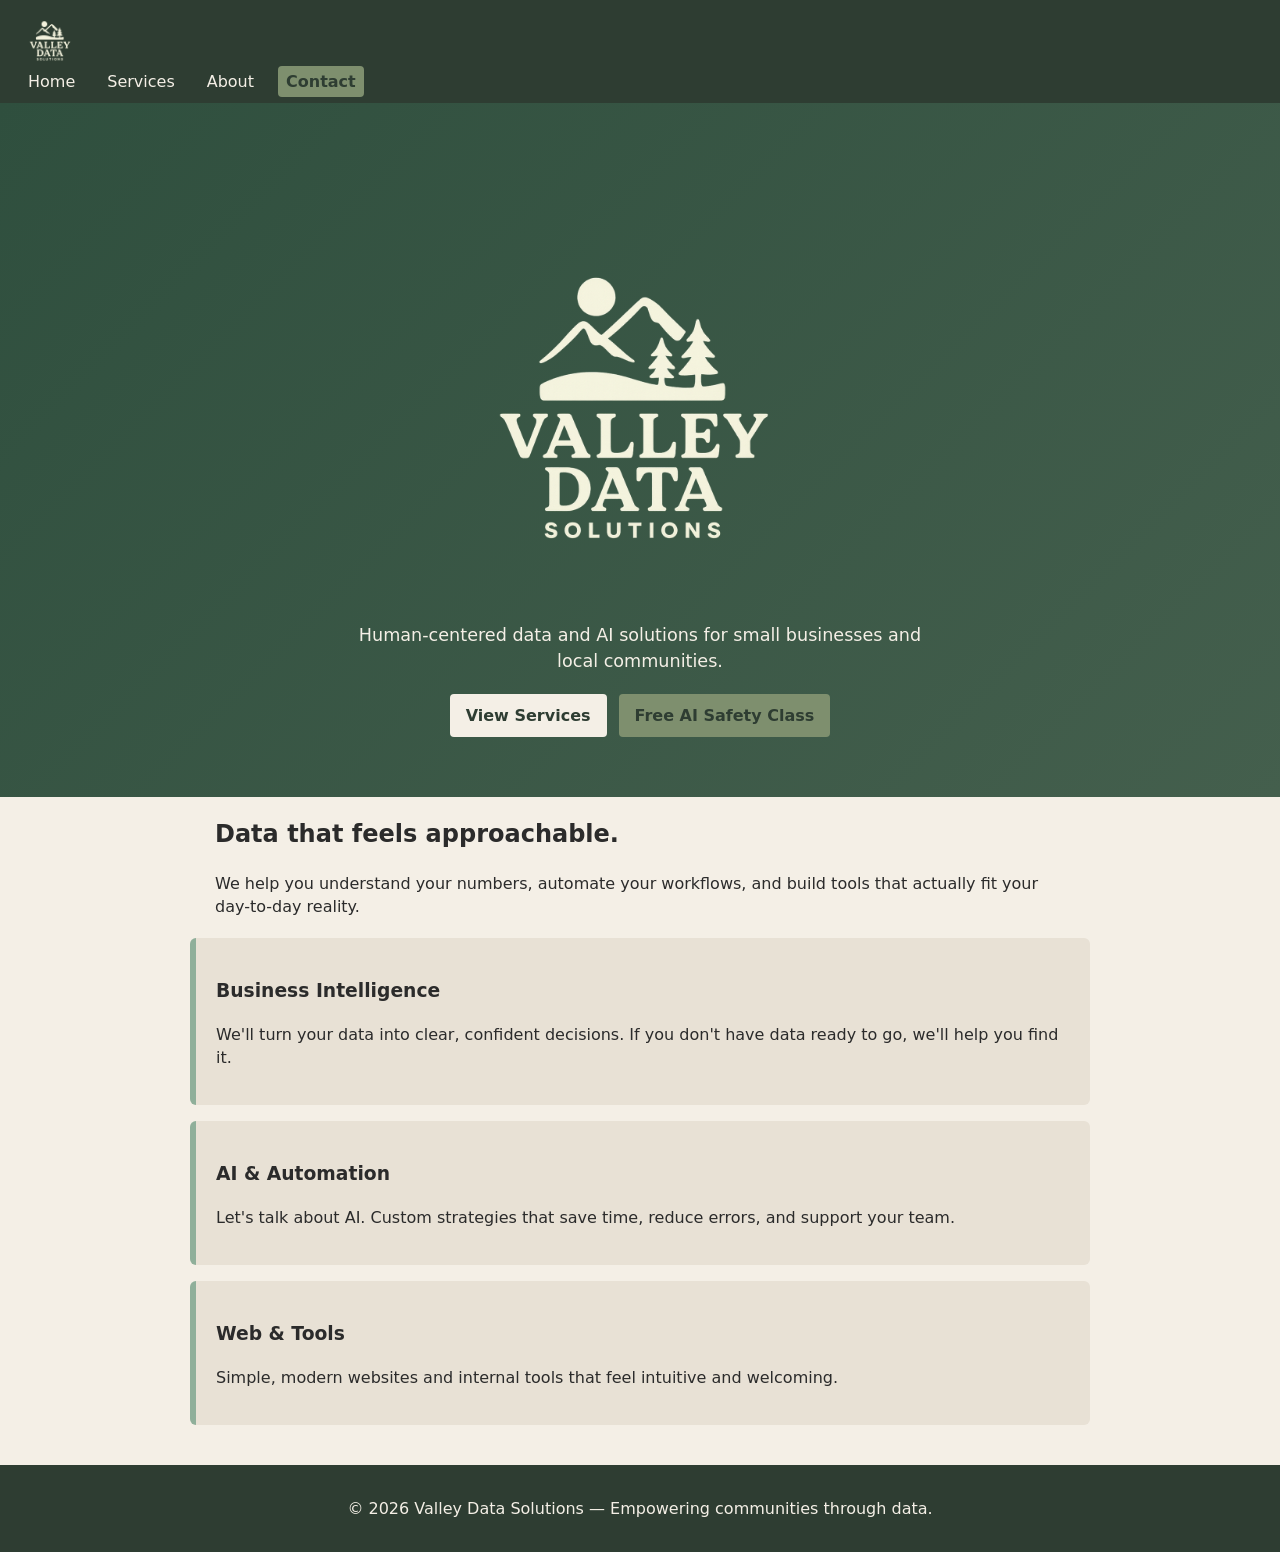
==== index.html @ b69ec335 "Force update all HTML pages" ====
<!DOCTYPE html>
<html lang="en">
<head>
    <meta charset="UTF-8">
    <meta name="viewport" content="width=device-width, initial-scale=1.0">
    <title>Valley Data Solutions</title>
    <link rel="stylesheet" href="styles.css">
</head>
<body>

<nav>
    <div class="nav-left">
        <img src="logo-light.png" class="logo" alt="Valley Data Solutions">

        <button class="hamburger" id="hamburger">
            <span></span>
            <span></span>
            <span></span>
        </button>
    </div>

    <ul id="nav-links">
        <li><a href="/">Home</a></li>
        <li><a href="#services">Services</a></li>
        <li><a href="#about">About</a></li>
        <li><a href="#contact" class="cta">Contact</a></li>
    </ul>
</nav>

<header class="hero">
    <div class="hero-content">
        <header> <img src="logo-light.png" alt="Valley Data Solutions logo" class="biglogo"> </header>
        <p>Human-centered data and AI solutions for small businesses and local communities.</p>
        <div class="hero-buttons">
            <a href="services.html" class="btn primary">View Services</a>
            <a href="class.html" class="btn secondary">Free AI Safety Class</a>
        </div>
    </div>
</header>

<section class="intro">
    <h2>Data that feels approachable.</h2>
    <p>We help you understand your numbers, automate your workflows, and build tools that actually fit your day-to-day reality.</p>
</section>

<section class="cards">
    <div class="card">
        <h3>Business Intelligence</h3>
        <p>We'll turn your data into clear, confident decisions. If you don't have data ready to go, we'll help you find it.</p>
    </div>
    <div class="card">
        <h3>AI & Automation</h3>
        <p>Let's talk about AI. Custom strategies that save time, reduce errors, and support your team.</p>
    </div>
    <div class="card">
        <h3>Web & Tools</h3>
        <p>Simple, modern websites and internal tools that feel intuitive and welcoming.</p>
    </div>
</section>

<footer>
    <p>© 2026 Valley Data Solutions — Empowering communities through data.</p>
</footer>
<script>
const hamburger = document.getElementById('hamburger');
const navLinks = document.getElementById('nav-links');

hamburger.addEventListener('click', () => {
    hamburger.classList.toggle('active');
    navLinks.classList.toggle('active');
});
</script>

</body>
</html>
---- styles.css ----
/* Base */
body {
    margin: 0;
    font-family: "Segoe UI", system-ui, -apple-system, sans-serif;
    background-color: #F7F4EF;
    color: #3A3A3A;
}

/* Navigation */
nav {
    background-color: #2F4F3E;
    padding: 12px 20px;
}

nav ul {
    list-style: none;
    margin: 0;
    padding: 0;
    display: flex;
    gap: 18px;
    align-items: center;
}

nav a {
    color: #F7F4EF;
    text-decoration: none;
    font-weight: 500;
    padding: 6px 8px;
    border-radius: 4px;
}

nav a.active {
    background-color: #445F4D;
}

nav a.cta {
    background-color: #8FAF9A;
    color: #2F4F3E;
    font-weight: 600;
}

/* Hero */
.hero {
    background: linear-gradient(135deg, #2F4F3E, #445F4D);
    color: #F7F4EF;
    padding: 80px 20px;
    text-align: center;
}

.hero-content {
    max-width: 800px;
    margin: 0 auto;
}

.hero h1 {
    margin: 0 0 10px;
    font-size: 3rem;
}

.hero p {
    margin: 0 0 25px;
    font-size: 1.2rem;
}

.hero-buttons {
    display: flex;
    justify-content: center;
    gap: 15px;
    flex-wrap: wrap;
}

/* Buttons */
.btn {
    display: inline-block;
    padding: 10px 18px;
    border-radius: 4px;
    text-decoration: none;
    font-weight: 600;
}

.btn.primary {
    background-color: #F7F4EF;
    color: #2F4F3E;
}

.btn.secondary {
    background-color: #8FAF9A;
    color: #2F4F3E;
}

/* Sections */
header {
    text-align: center;
    padding: 50px 20px 30px;
    color: #2F4F3E;
}

header h1 {
    margin-bottom: 10px;
}

.intro, .content {
    max-width: 800px;
    margin: 30px auto;
    padding: 0 20px;
}

/* Cards */
.cards {
    max-width: 1000px;
    margin: 30px auto 50px;
    padding: 0 20px;
    display: grid;
    gap: 20px;
}

.cards .card {
    background-color: #E8E1D5;
    border-left: 6px solid #8FAF9A;
    padding: 20px;
    border-radius: 6px;
}

/* Services */
.services {
    max-width: 900px;
    margin: 30px auto 50px;
    padding: 0 20px;
}

.service-card {
    background-color: #E8E1D5;
    border-left: 6px solid #8FAF9A;
    padding: 20px;
    border-radius: 6px;
    margin-bottom: 20px;
}

.service-card .price {
    font-weight: 700;
    margin-top: 10px;
}

/* Base */
body {
    margin: 0;
    font-family: "Segoe UI", system-ui, sans-serif;
    background-color: #F4EFE6;
    color: #2B2B2B;
    line-height: 1.45;
}

/* Navigation */
nav {
    background-color: #2E3D32;
    padding: 10px 20px;
}

nav ul {
    list-style: none;
    margin: 0;
    padding: 0;
    display: flex;
    gap: 16px;
    align-items: center;
}

nav a {
    color: #F4EFE6;
    text-decoration: none;
    font-weight: 500;
    padding: 6px 8px;
    border-radius: 4px;
}

nav a.active {
    background-color: #556B2F;
}

nav a.cta {
    background-color: #7E8F6E;
    color: #2E3D32;
    font-weight: 600;
}

/* Hero */
.hero {
    background-color: #2E3D32;
    color: #F4EFE6;
    padding: 60px 20px;
    text-align: center;
}

.hero h1 {
    margin: 0 0 8px;
    font-size: 2.6rem;
}

.hero p {
    margin: 0 0 20px;
    font-size: 1.1rem;
    max-width: 600px;
    margin-left: auto;
    margin-right: auto;
}

.hero-buttons {
    display: flex;
    justify-content: center;
    gap: 12px;
}

/* Buttons */
.btn {
    display: inline-block;
    padding: 10px 16px;
    border-radius: 4px;
    text-decoration: none;
    font-weight: 600;
}

.btn.primary {
    background-color: #F4EFE6;
    color: #2E3D32;
}

.btn.secondary {
    background-color: #7E8F6E;
    color: #2E3D32;
}

/* Sections */
header {
    text-align: center;
    padding: 40px 20px 20px;
    color: #2E3D32;
}

.intro, .content {
    max-width: 850px;
    margin: 20px auto;
    padding: 0 20px;
}

/* Cards */
.cards {
    max-width: 900px;
    margin: 20px auto 40px;
    padding: 0 20px;
    display: grid;
    gap: 16px;
}

.card {
    background-color: #E3D9C8;
    border-left: 5px solid #556B2F;
    padding: 18px;
    border-radius: 6px;
}

/* Services */
.services {
    max-width: 850px;
    margin: 20px auto 40px;
    padding: 0 20px;
}

.service-card {
    background-color: #E3D9C8;
    border-left: 5px solid #556B2F;
    padding: 18px;
    border-radius: 6px;
    margin-bottom: 16px;
}

.service-card .price {
    font-weight: 700;
    margin-top: 8px;
}

/* Forms */
.form-section {
    max-width: 600px;
    margin: 20px auto 40px;
    background-color: #E3D9C8;
    padding: 22px 18px;
    border-radius: 8px;
}

form label {
    display: block;
    margin-top: 12px;
    font-weight: 600;
    color: #2E3D32;
}

form input,
form textarea {
    width: 90%;
    padding: 10px;
    margin-top: 4px;
    border-radius: 4px;
    border: 1px solid #7E8F6E;
    background-color: #F4EFE6;
    font-family: inherit;
}

button {
    margin-top: 18px;
    background-color: #2E3D32;
    color: #F4EFE6;
    padding: 10px 18px;
    border: none;
    border-radius: 4px;
    cursor: pointer;
    font-weight: 600;
}

/* Footer */
footer {
    text-align: center;
    padding: 16px;
    background-color: #2E3D32;
    color: #F4EFE6;
    margin-top: 30px;
}
.logo { height: 60px; margin-right: 12px; vertical-align: middle; }

.biglogo { height: 400px; margin-right: 12px; vertical-align: middle; }

/* ------------------------------
   HAMBURGER MENU (MOBILE)
------------------------------ */

/* Hide hamburger on desktop */
.hamburger {
    display: none;
    flex-direction: column;
    gap: 6px;
    background: none;
    border: none;
    cursor: pointer;
    padding: 6px;
}

.hamburger span {
    width: 28px;
    height: 3px;
    background: #F4EFE6; /* matches your nav text color */
    border-radius: 3px;
    transition: 0.3s ease;
}

/* Mobile nav container */
.nav-links {
    display: flex;
    gap: 16px;
    align-items: center;
}

/* ------------------------------
   MOBILE BREAKPOINT
------------------------------ */
@media (max-width: 768px) {

    /* Show hamburger */
    .hamburger {
        display: flex;
    }

    /* Turn nav into vertical dropdown */
    nav ul {
        position: absolute;
        top: 60px;
        right: 0;
        width: 100%;
        background-color: #2E3D32;
        flex-direction: column;
        align-items: center;
        gap: 20px;
        padding: 20px 0;
        display: none; /* hidden by default */
        border-bottom: 2px solid #556B2F;
    }

    /* When active */
    nav ul.active {
        display: flex;
    }

    /* Animate hamburger into X */
    .hamburger.active span:nth-child(1) {
        transform: translateY(9px) rotate(45deg);
    }

    .hamburger.active span:nth-child(2) {
        opacity: 0;
    }

    .hamburger.active span:nth-child(3) {
        transform: translateY(-9px) rotate(-45deg);
    }

    /* Hero text scaling */
    .hero h1 {
        font-size: 2rem;
    }

    .hero p {
        font-size: 1rem;
    }

    /* Cards stack cleanly */
    .cards {
        grid-template-columns: 1fr;
    }

    /* Form width fix */
    form input,
    form textarea {
        width: 100%;
    }

    /* Logo scaling */
    .logo {
        height: 45px;
    }
/* Minor optimization to force Git update */
nav img.logo { display: inline-block; }
}
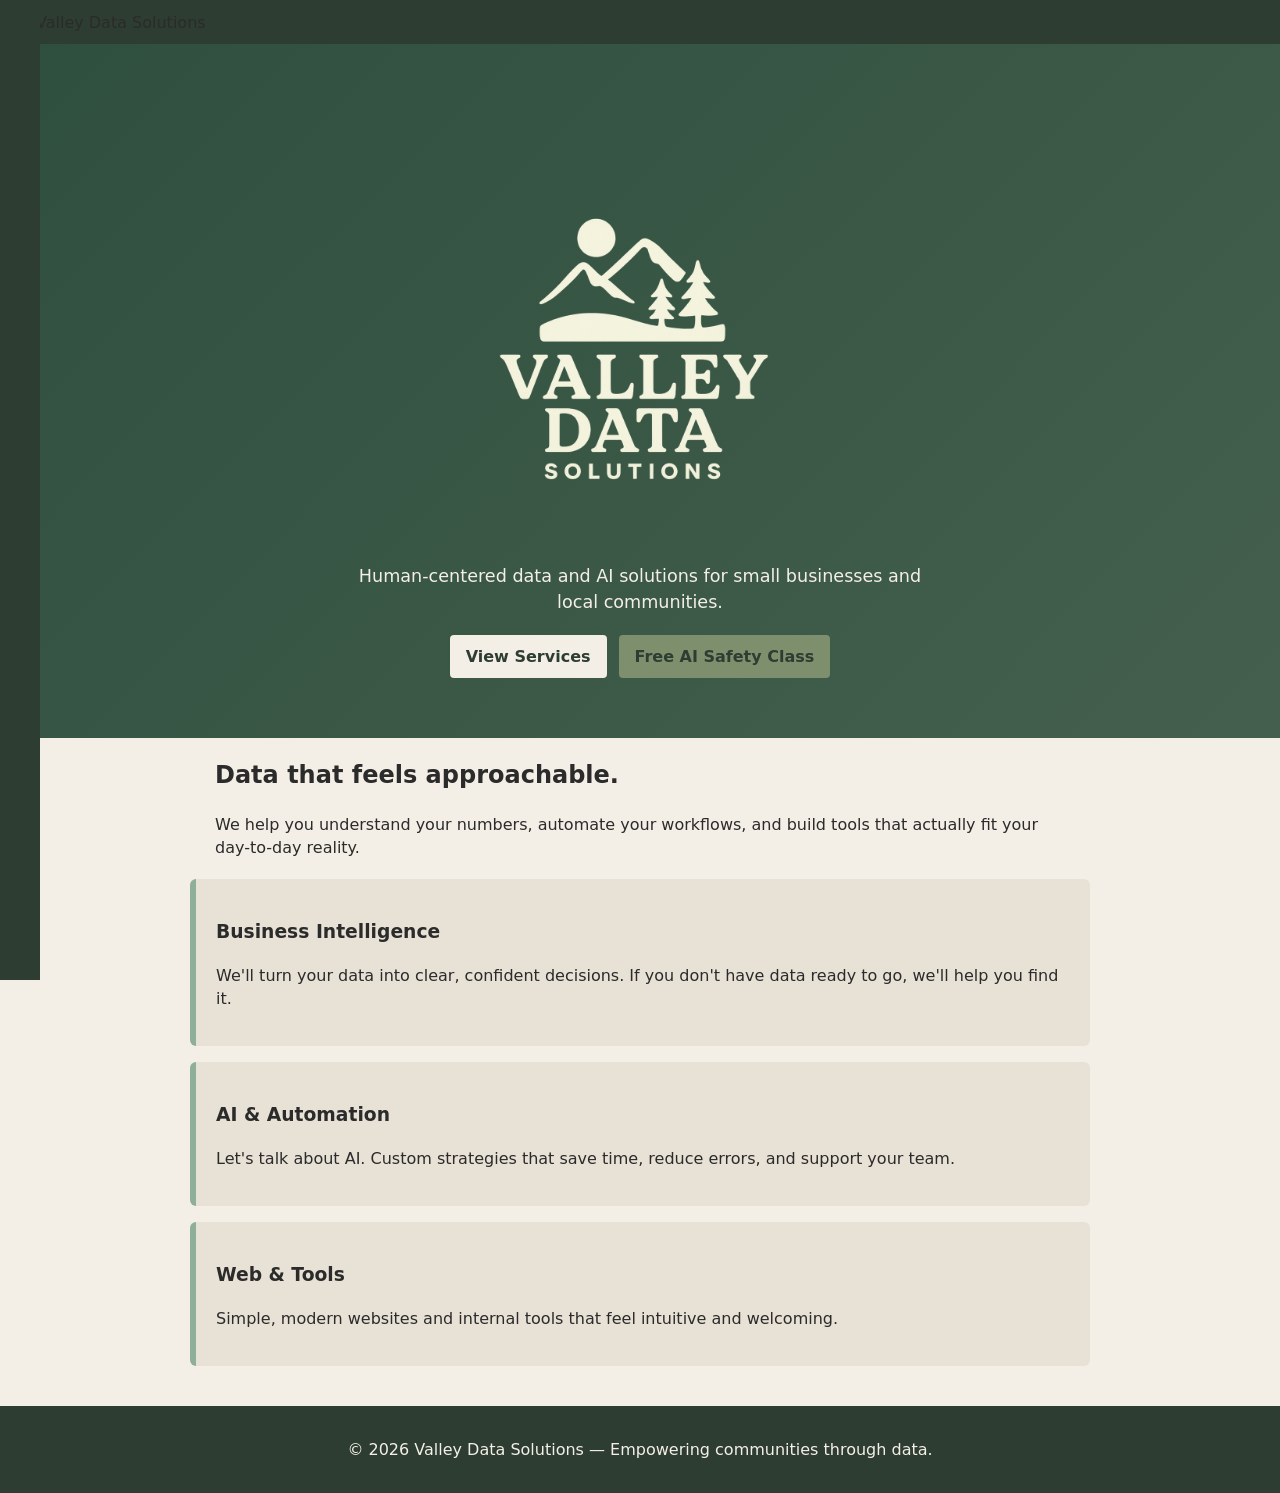
==== commit 607778ea: "Updated nav + hamburger menu across all pages" ====
--- a/index.html
+++ b/index.html
@@ -7,10 +7,9 @@
     <link rel="stylesheet" href="styles.css">
 </head>
 <body>
-
 <nav>
     <div class="nav-left">
-        <img src="logo-light.png" class="logo" alt="Valley Data Solutions">
+        <img src="logo.png" class="logo" alt="Valley Data Solutions">
 
         <button class="hamburger" id="hamburger">
             <span></span>
@@ -18,14 +17,17 @@
             <span></span>
         </button>
     </div>
+</nav>
 
-    <ul id="nav-links">
-        <li><a href="/">Home</a></li>
-        <li><a href="#services">Services</a></li>
-        <li><a href="#about">About</a></li>
-        <li><a href="#contact" class="cta">Contact</a></li>
+<!-- Slide-out menu -->
+<div class="side-menu" id="side-menu">
+    <ul>
+        <li><a href="index.html">Home</a></li>
+        <li><a href="services.html">Services</a></li>
+        <li><a href="about.html">About</a></li>
+        <li><a href="contact.html" class="cta">Contact</a></li>
     </ul>
-</nav>
+</div>
 
 <header class="hero">
     <div class="hero-content">
--- a/styles.css
+++ b/styles.css
@@ -427,4 +427,64 @@
     }
 /* Minor optimization to force Git update */
 nav img.logo { display: inline-block; }
+nav {
+    display: flex;
+    justify-content: space-between;
+    align-items: center; /* THIS fixes the vertical alignment */
+    padding: 12px 20px;
+    background-color: #2E3D32;
+    position: relative;
+    z-index: 1000;
+}
+
+.nav-left {
+    display: flex;
+    align-items: center;
+    gap: 12px;
+}
+}
+/* Slide-out menu */
+.side-menu {
+    position: fixed;
+    top: 0;
+    left: -260px; /* hidden off-screen */
+    width: 260px;
+    height: 100vh;
+    background-color: #2E3D32;
+    padding: 40px 20px;
+    transition: left 0.3s ease;
+    z-index: 2000;
+}
+
+.side-menu ul {
+    list-style: none;
+    padding: 0;
+    margin: 0;
+    display: flex;
+    flex-direction: column;
+    gap: 20px;
+}
+
+.side-menu a {
+    color: #F4EFE6;
+    text-decoration: none;
+    font-size: 1.2rem;
+    font-weight: 500;
+}
+
+.side-menu.active {
+    left: 0; /* slide in */
+}
+
+/* Hamburger animation */
+.hamburger.active span:nth-child(1) {
+    transform: translateY(9px) rotate(45deg);
+}
+
+.hamburger.active span:nth-child(2) {
+    opacity: 0;
+}
+
+.hamburger.active span:nth-child(3) {
+    transform: translateY(-9px) rotate(-45deg);
 }
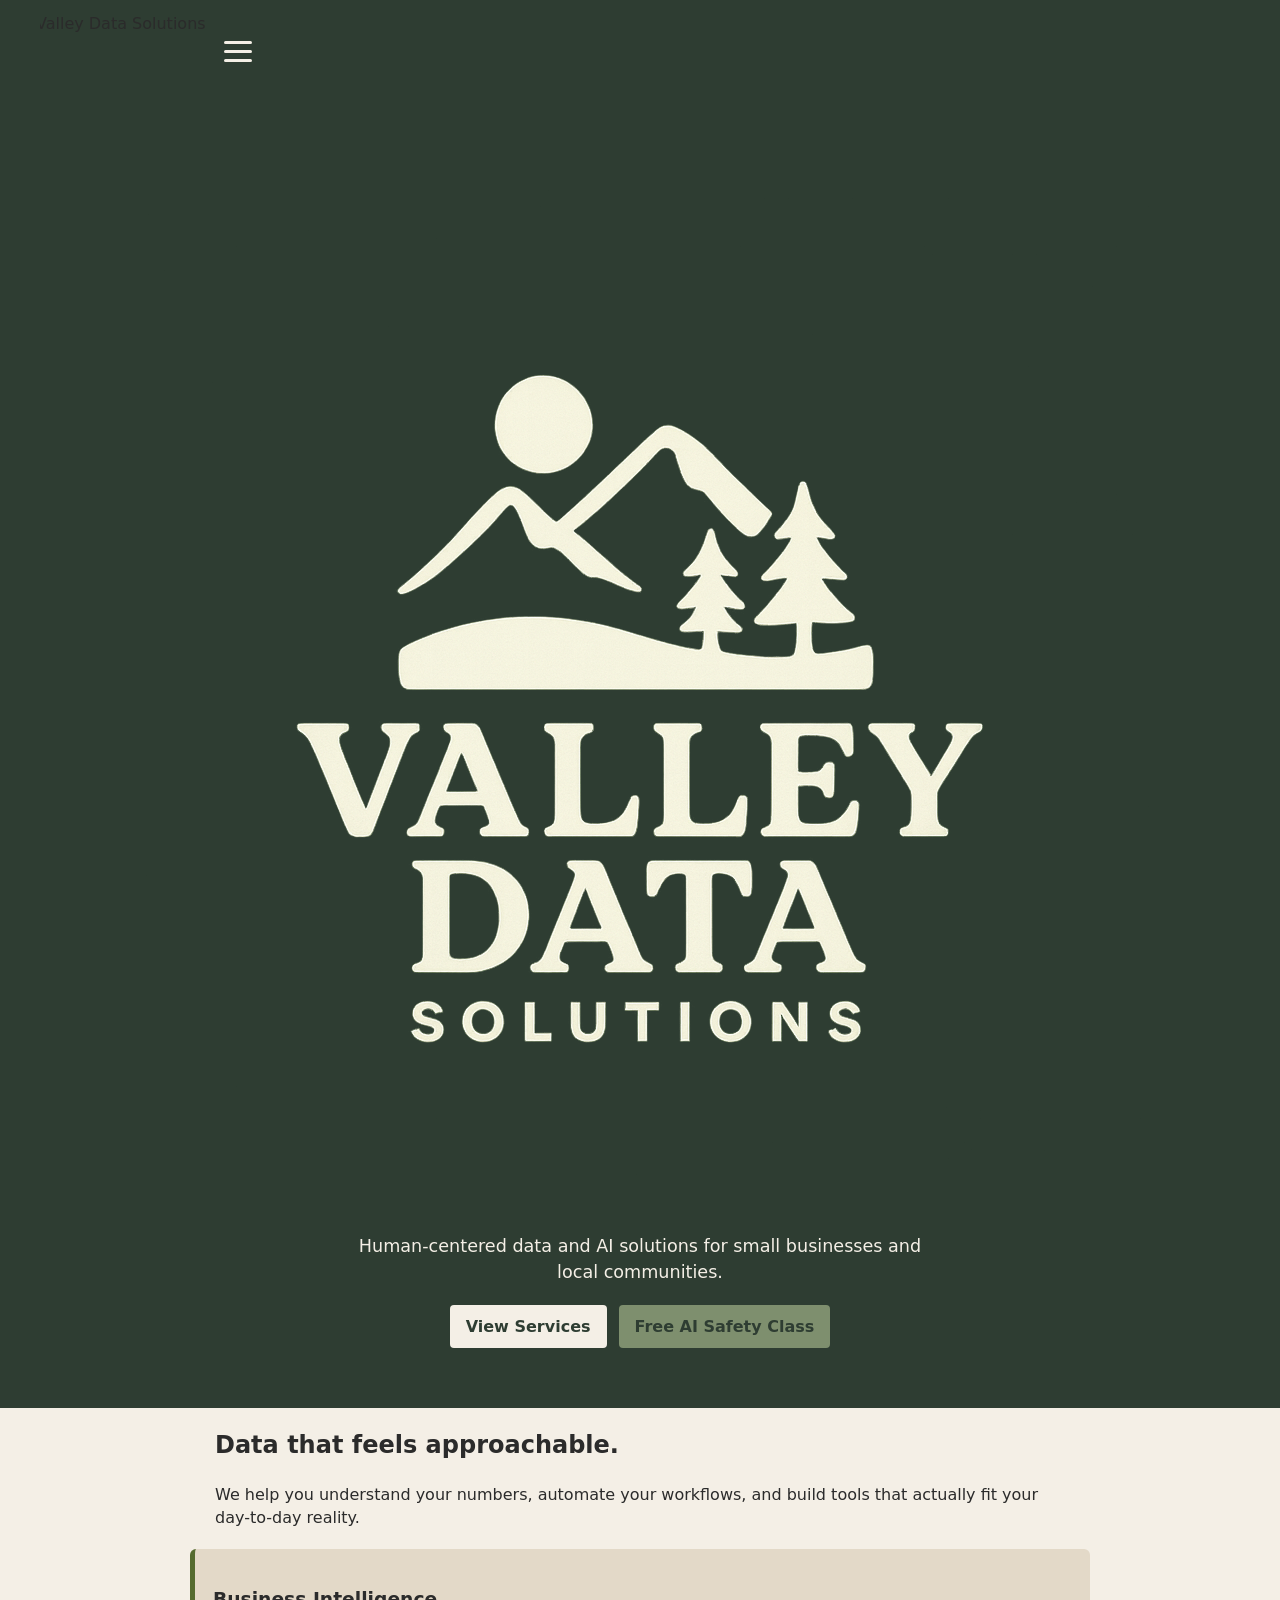
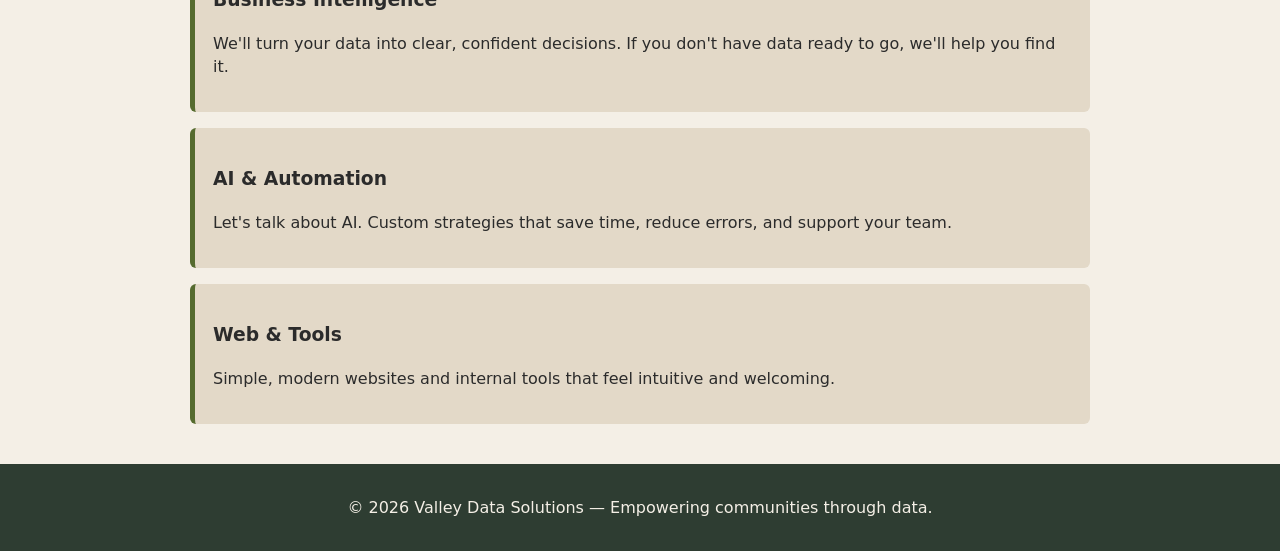
==== commit b1a333dd: "Updated nav + hamburger menu across all pages" ====
--- a/index.html
+++ b/index.html
@@ -28,7 +28,6 @@
         <li><a href="contact.html" class="cta">Contact</a></li>
     </ul>
 </div>
-
 <header class="hero">
     <div class="hero-content">
         <header> <img src="logo-light.png" alt="Valley Data Solutions logo" class="biglogo"> </header>
@@ -65,11 +64,11 @@
 </footer>
 <script>
 const hamburger = document.getElementById('hamburger');
-const navLinks = document.getElementById('nav-links');
+const sideMenu = document.getElementById('side-menu');
 
 hamburger.addEventListener('click', () => {
     hamburger.classList.toggle('active');
-    navLinks.classList.toggle('active');
+    sideMenu.classList.toggle('active');
 });
 </script>
 
--- a/styles.css
+++ b/styles.css
@@ -1,147 +1,6 @@
-/* Base */
-body {
-    margin: 0;
-    font-family: "Segoe UI", system-ui, -apple-system, sans-serif;
-    background-color: #F7F4EF;
-    color: #3A3A3A;
-}
-
-/* Navigation */
-nav {
-    background-color: #2F4F3E;
-    padding: 12px 20px;
-}
-
-nav ul {
-    list-style: none;
-    margin: 0;
-    padding: 0;
-    display: flex;
-    gap: 18px;
-    align-items: center;
-}
-
-nav a {
-    color: #F7F4EF;
-    text-decoration: none;
-    font-weight: 500;
-    padding: 6px 8px;
-    border-radius: 4px;
-}
-
-nav a.active {
-    background-color: #445F4D;
-}
-
-nav a.cta {
-    background-color: #8FAF9A;
-    color: #2F4F3E;
-    font-weight: 600;
-}
-
-/* Hero */
-.hero {
-    background: linear-gradient(135deg, #2F4F3E, #445F4D);
-    color: #F7F4EF;
-    padding: 80px 20px;
-    text-align: center;
-}
-
-.hero-content {
-    max-width: 800px;
-    margin: 0 auto;
-}
-
-.hero h1 {
-    margin: 0 0 10px;
-    font-size: 3rem;
-}
-
-.hero p {
-    margin: 0 0 25px;
-    font-size: 1.2rem;
-}
-
-.hero-buttons {
-    display: flex;
-    justify-content: center;
-    gap: 15px;
-    flex-wrap: wrap;
-}
-
-/* Buttons */
-.btn {
-    display: inline-block;
-    padding: 10px 18px;
-    border-radius: 4px;
-    text-decoration: none;
-    font-weight: 600;
-}
-
-.btn.primary {
-    background-color: #F7F4EF;
-    color: #2F4F3E;
-}
-
-.btn.secondary {
-    background-color: #8FAF9A;
-    color: #2F4F3E;
-}
-
-/* Sections */
-header {
-    text-align: center;
-    padding: 50px 20px 30px;
-    color: #2F4F3E;
-}
-
-header h1 {
-    margin-bottom: 10px;
-}
-
-.intro, .content {
-    max-width: 800px;
-    margin: 30px auto;
-    padding: 0 20px;
-}
-
-/* Cards */
-.cards {
-    max-width: 1000px;
-    margin: 30px auto 50px;
-    padding: 0 20px;
-    display: grid;
-    gap: 20px;
-}
-
-.cards .card {
-    background-color: #E8E1D5;
-    border-left: 6px solid #8FAF9A;
-    padding: 20px;
-    border-radius: 6px;
-}
-
-/* Services */
-.services {
-    max-width: 900px;
-    margin: 30px auto 50px;
-    padding: 0 20px;
-}
-
-.service-card {
-    background-color: #E8E1D5;
-    border-left: 6px solid #8FAF9A;
-    padding: 20px;
-    border-radius: 6px;
-    margin-bottom: 20px;
-}
-
-.service-card .price {
-    font-weight: 700;
-    margin-top: 10px;
-}
-
-/* Base */
+/* -----------------------------------
+   BASE
+----------------------------------- */
 body {
     margin: 0;
     font-family: "Segoe UI", system-ui, sans-serif;
@@ -150,40 +9,110 @@
     line-height: 1.45;
 }
 
-/* Navigation */
+/* -----------------------------------
+   NAVIGATION
+----------------------------------- */
 nav {
-    background-color: #2E3D32;
-    padding: 10px 20px;
-}
-
-nav ul {
+    display: flex;
+    justify-content: space-between;
+    align-items: center;
+    padding: 12px 20px;
+    background-color: #2E3D32;
+    position: relative;
+    z-index: 1000;
+}
+
+.nav-left {
+    display: flex;
+    align-items: center;
+    gap: 12px;
+}
+
+.logo {
+    height: 60px;
+    vertical-align: middle;
+}
+
+/* -----------------------------------
+   HAMBURGER BUTTON
+----------------------------------- */
+.hamburger {
+    display: flex;
+    flex-direction: column;
+    gap: 6px;
+    background: none;
+    border: none;
+    cursor: pointer;
+    padding: 6px;
+}
+
+.hamburger span {
+    width: 28px;
+    height: 3px;
+    background: #F4EFE6;
+    border-radius: 3px;
+    transition: 0.3s ease;
+}
+
+/* Hamburger animation */
+.hamburger.active span:nth-child(1) {
+    transform: translateY(9px) rotate(45deg);
+}
+
+.hamburger.active span:nth-child(2) {
+    opacity: 0;
+}
+
+.hamburger.active span:nth-child(3) {
+    transform: translateY(-9px) rotate(-45deg);
+}
+
+/* -----------------------------------
+   SLIDE-OUT SIDE MENU
+----------------------------------- */
+.side-menu {
+    position: fixed;
+    top: 0;
+    left: -260px; /* hidden off-screen */
+    width: 260px;
+    height: 100vh;
+    background-color: #2E3D32;
+    padding: 40px 20px;
+    transition: left 0.3s ease;
+    z-index: 2000;
+}
+
+.side-menu.active {
+    left: 0; /* slide in */
+}
+
+.side-menu ul {
     list-style: none;
+    padding: 0;
     margin: 0;
-    padding: 0;
-    display: flex;
-    gap: 16px;
-    align-items: center;
-}
-
-nav a {
+    display: flex;
+    flex-direction: column;
+    gap: 20px;
+}
+
+.side-menu a {
     color: #F4EFE6;
     text-decoration: none;
+    font-size: 1.2rem;
     font-weight: 500;
-    padding: 6px 8px;
-    border-radius: 4px;
-}
-
-nav a.active {
-    background-color: #556B2F;
-}
-
-nav a.cta {
+}
+
+.side-menu a.cta {
     background-color: #7E8F6E;
     color: #2E3D32;
-    font-weight: 600;
-}
-
-/* Hero */
+    padding: 8px 12px;
+    border-radius: 4px;
+    font-weight: 600;
+}
+
+/* -----------------------------------
+   HERO
+----------------------------------- */
 .hero {
     background-color: #2E3D32;
     color: #F4EFE6;
@@ -210,7 +139,9 @@
     gap: 12px;
 }
 
-/* Buttons */
+/* -----------------------------------
+   BUTTONS
+----------------------------------- */
 .btn {
     display: inline-block;
     padding: 10px 16px;
@@ -229,20 +160,25 @@
     color: #2E3D32;
 }
 
-/* Sections */
+/* -----------------------------------
+   SECTIONS
+----------------------------------- */
 header {
     text-align: center;
     padding: 40px 20px 20px;
     color: #2E3D32;
 }
 
-.intro, .content {
+.intro,
+.content {
     max-width: 850px;
     margin: 20px auto;
     padding: 0 20px;
 }
 
-/* Cards */
+/* -----------------------------------
+   CARDS
+----------------------------------- */
 .cards {
     max-width: 900px;
     margin: 20px auto 40px;
@@ -258,7 +194,9 @@
     border-radius: 6px;
 }
 
-/* Services */
+/* -----------------------------------
+   SERVICES
+----------------------------------- */
 .services {
     max-width: 850px;
     margin: 20px auto 40px;
@@ -278,7 +216,9 @@
     margin-top: 8px;
 }
 
-/* Forms */
+/* -----------------------------------
+   FORMS
+----------------------------------- */
 .form-section {
     max-width: 600px;
     margin: 20px auto 40px;
@@ -296,7 +236,7 @@
 
 form input,
 form textarea {
-    width: 90%;
+    width: 100%;
     padding: 10px;
     margin-top: 4px;
     border-radius: 4px;
@@ -316,7 +256,9 @@
     font-weight: 600;
 }
 
-/* Footer */
+/* -----------------------------------
+   FOOTER
+----------------------------------- */
 footer {
     text-align: center;
     padding: 16px;
@@ -324,84 +266,15 @@
     color: #F4EFE6;
     margin-top: 30px;
 }
-.logo { height: 60px; margin-right: 12px; vertical-align: middle; }
-
-.biglogo { height: 400px; margin-right: 12px; vertical-align: middle; }
-
-/* ------------------------------
-   HAMBURGER MENU (MOBILE)
------------------------------- */
-
-/* Hide hamburger on desktop */
-.hamburger {
-    display: none;
-    flex-direction: column;
-    gap: 6px;
-    background: none;
-    border: none;
-    cursor: pointer;
-    padding: 6px;
-}
-
-.hamburger span {
-    width: 28px;
-    height: 3px;
-    background: #F4EFE6; /* matches your nav text color */
-    border-radius: 3px;
-    transition: 0.3s ease;
-}
-
-/* Mobile nav container */
-.nav-links {
-    display: flex;
-    gap: 16px;
-    align-items: center;
-}
-
-/* ------------------------------
-   MOBILE BREAKPOINT
------------------------------- */
+
+/* -----------------------------------
+   MOBILE
+----------------------------------- */
 @media (max-width: 768px) {
-
-    /* Show hamburger */
-    .hamburger {
-        display: flex;
-    }
-
-    /* Turn nav into vertical dropdown */
-    nav ul {
-        position: absolute;
-        top: 60px;
-        right: 0;
-        width: 100%;
-        background-color: #2E3D32;
-        flex-direction: column;
-        align-items: center;
-        gap: 20px;
-        padding: 20px 0;
-        display: none; /* hidden by default */
-        border-bottom: 2px solid #556B2F;
-    }
-
-    /* When active */
-    nav ul.active {
-        display: flex;
-    }
-
-    /* Animate hamburger into X */
-    .hamburger.active span:nth-child(1) {
-        transform: translateY(9px) rotate(45deg);
-    }
-
-    .hamburger.active span:nth-child(2) {
-        opacity: 0;
-    }
-
-    .hamburger.active span:nth-child(3) {
-        transform: translateY(-9px) rotate(-45deg);
-    }
-
-    /* Hero text scaling */
+    .cards {
+        grid-template-columns: 1fr;
+    }
+
     .hero h1 {
         font-size: 2rem;
     }
@@ -410,81 +283,7 @@
         font-size: 1rem;
     }
 
-    /* Cards stack cleanly */
-    .cards {
-        grid-template-columns: 1fr;
-    }
-
-    /* Form width fix */
-    form input,
-    form textarea {
-        width: 100%;
-    }
-
-    /* Logo scaling */
     .logo {
-        height: 45px;
-    }
-/* Minor optimization to force Git update */
-nav img.logo { display: inline-block; }
-nav {
-    display: flex;
-    justify-content: space-between;
-    align-items: center; /* THIS fixes the vertical alignment */
-    padding: 12px 20px;
-    background-color: #2E3D32;
-    position: relative;
-    z-index: 1000;
-}
-
-.nav-left {
-    display: flex;
-    align-items: center;
-    gap: 12px;
-}
-}
-/* Slide-out menu */
-.side-menu {
-    position: fixed;
-    top: 0;
-    left: -260px; /* hidden off-screen */
-    width: 260px;
-    height: 100vh;
-    background-color: #2E3D32;
-    padding: 40px 20px;
-    transition: left 0.3s ease;
-    z-index: 2000;
-}
-
-.side-menu ul {
-    list-style: none;
-    padding: 0;
-    margin: 0;
-    display: flex;
-    flex-direction: column;
-    gap: 20px;
-}
-
-.side-menu a {
-    color: #F4EFE6;
-    text-decoration: none;
-    font-size: 1.2rem;
-    font-weight: 500;
-}
-
-.side-menu.active {
-    left: 0; /* slide in */
-}
-
-/* Hamburger animation */
-.hamburger.active span:nth-child(1) {
-    transform: translateY(9px) rotate(45deg);
-}
-
-.hamburger.active span:nth-child(2) {
-    opacity: 0;
-}
-
-.hamburger.active span:nth-child(3) {
-    transform: translateY(-9px) rotate(-45deg);
+        height: 48px;
+    }
 }
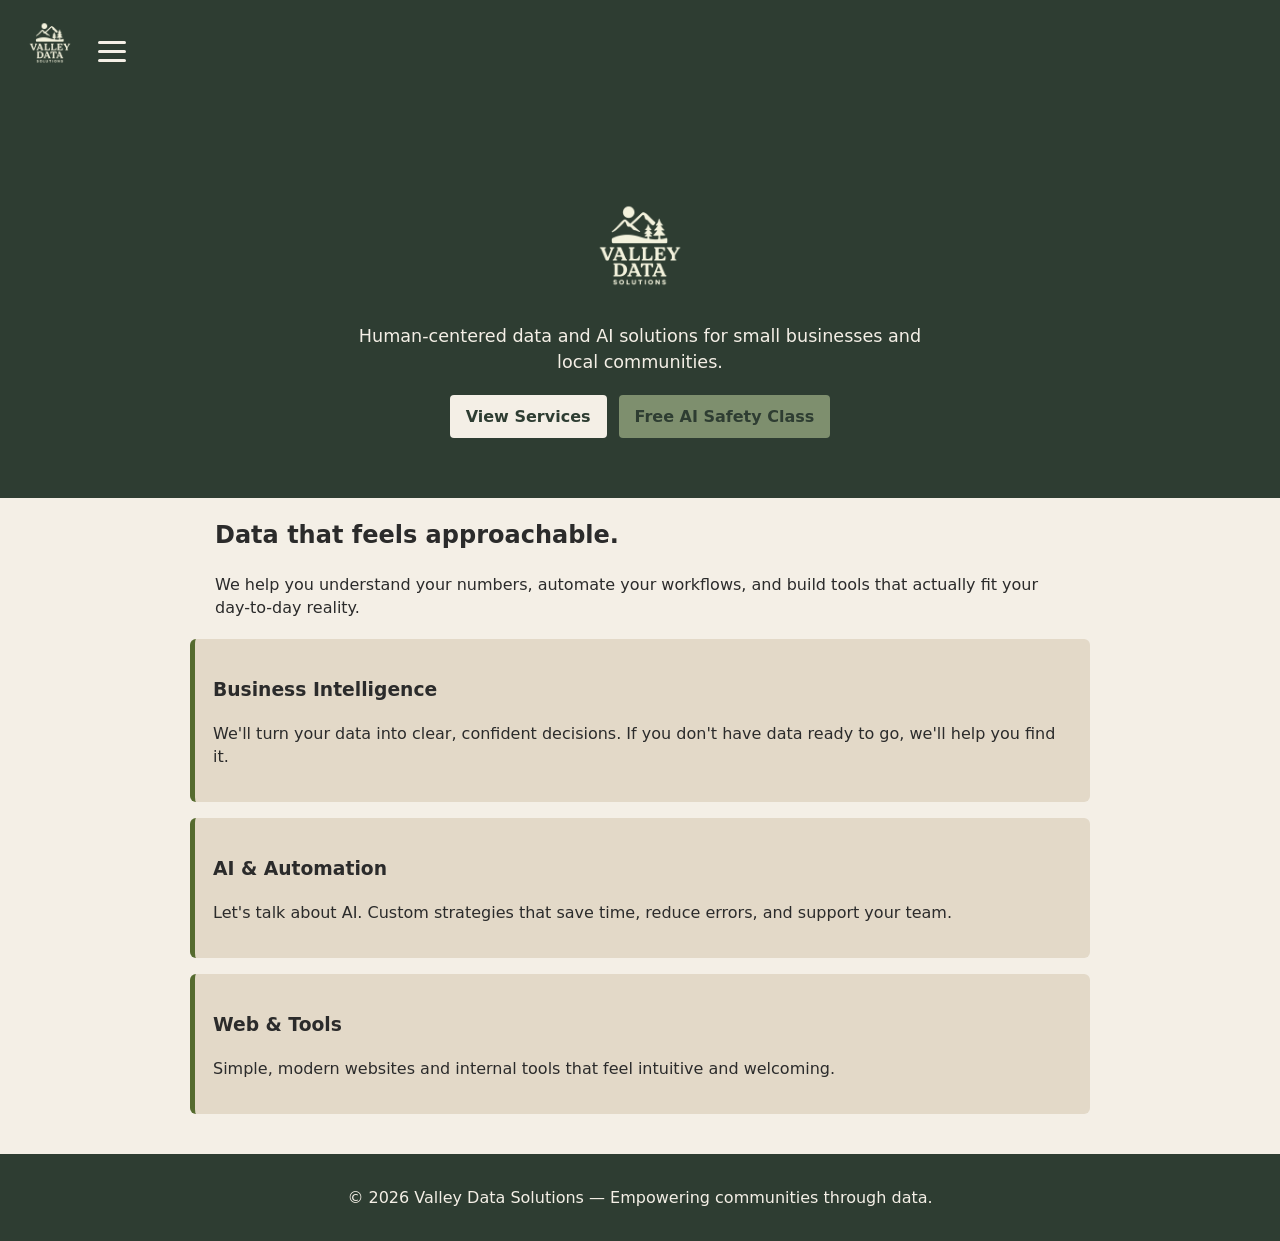
==== commit 3435db2d: "Updated nav + hamburger menu across all pages" ====
--- a/index.html
+++ b/index.html
@@ -9,7 +9,7 @@
 <body>
 <nav>
     <div class="nav-left">
-        <img src="logo.png" class="logo" alt="Valley Data Solutions">
+        <img src="logo-light.png" class="logo" alt="Valley Data Solutions">
 
         <button class="hamburger" id="hamburger">
             <span></span>
--- a/styles.css
+++ b/styles.css
@@ -10,6 +10,29 @@
 }
 
 /* -----------------------------------
+   LOGO SIZING
+----------------------------------- */
+.logo {
+    height: 60px;
+    max-height: 60px;
+    width: auto;
+}
+
+.biglogo {
+    height: 120px;
+    max-height: 120px;
+    width: auto;
+    display: block;
+    margin: 0 auto;
+}
+
+/* Prevent hero from stretching the big logo */
+.hero img.biglogo {
+    width: auto !important;
+    max-width: none !important;
+}
+
+/* -----------------------------------
    NAVIGATION
 ----------------------------------- */
 nav {
@@ -26,11 +49,6 @@
     display: flex;
     align-items: center;
     gap: 12px;
-}
-
-.logo {
-    height: 60px;
-    vertical-align: middle;
 }
 
 /* -----------------------------------
@@ -73,7 +91,7 @@
 .side-menu {
     position: fixed;
     top: 0;
-    left: -260px; /* hidden off-screen */
+    left: -320px; /* fully hidden off-screen */
     width: 260px;
     height: 100vh;
     background-color: #2E3D32;
@@ -167,6 +185,7 @@
     text-align: center;
     padding: 40px 20px 20px;
     color: #2E3D32;
+    background: none; /* removes green bar on other pages */
 }
 
 .intro,
@@ -285,5 +304,11 @@
 
     .logo {
         height: 48px;
+        max-height: 48px;
+    }
+
+    .biglogo {
+        height: 100px;
+        max-height: 100px;
     }
 }
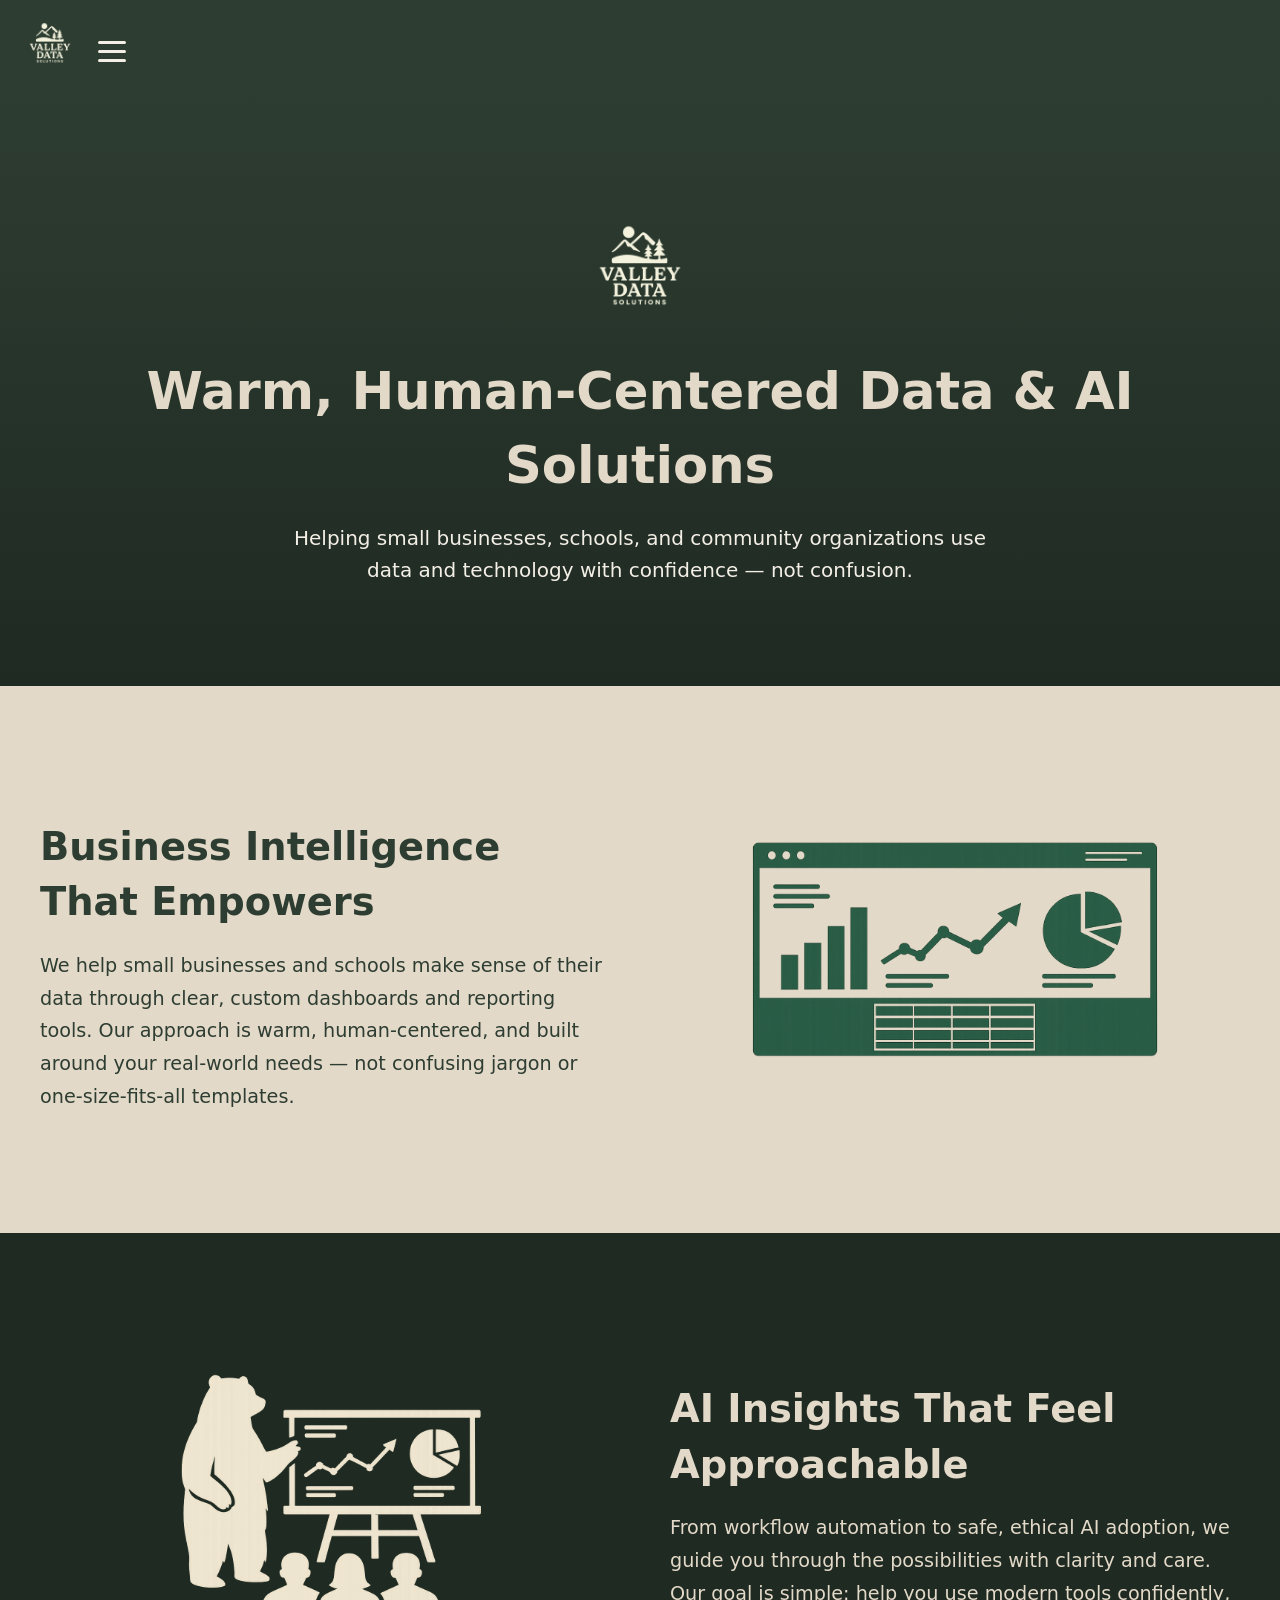
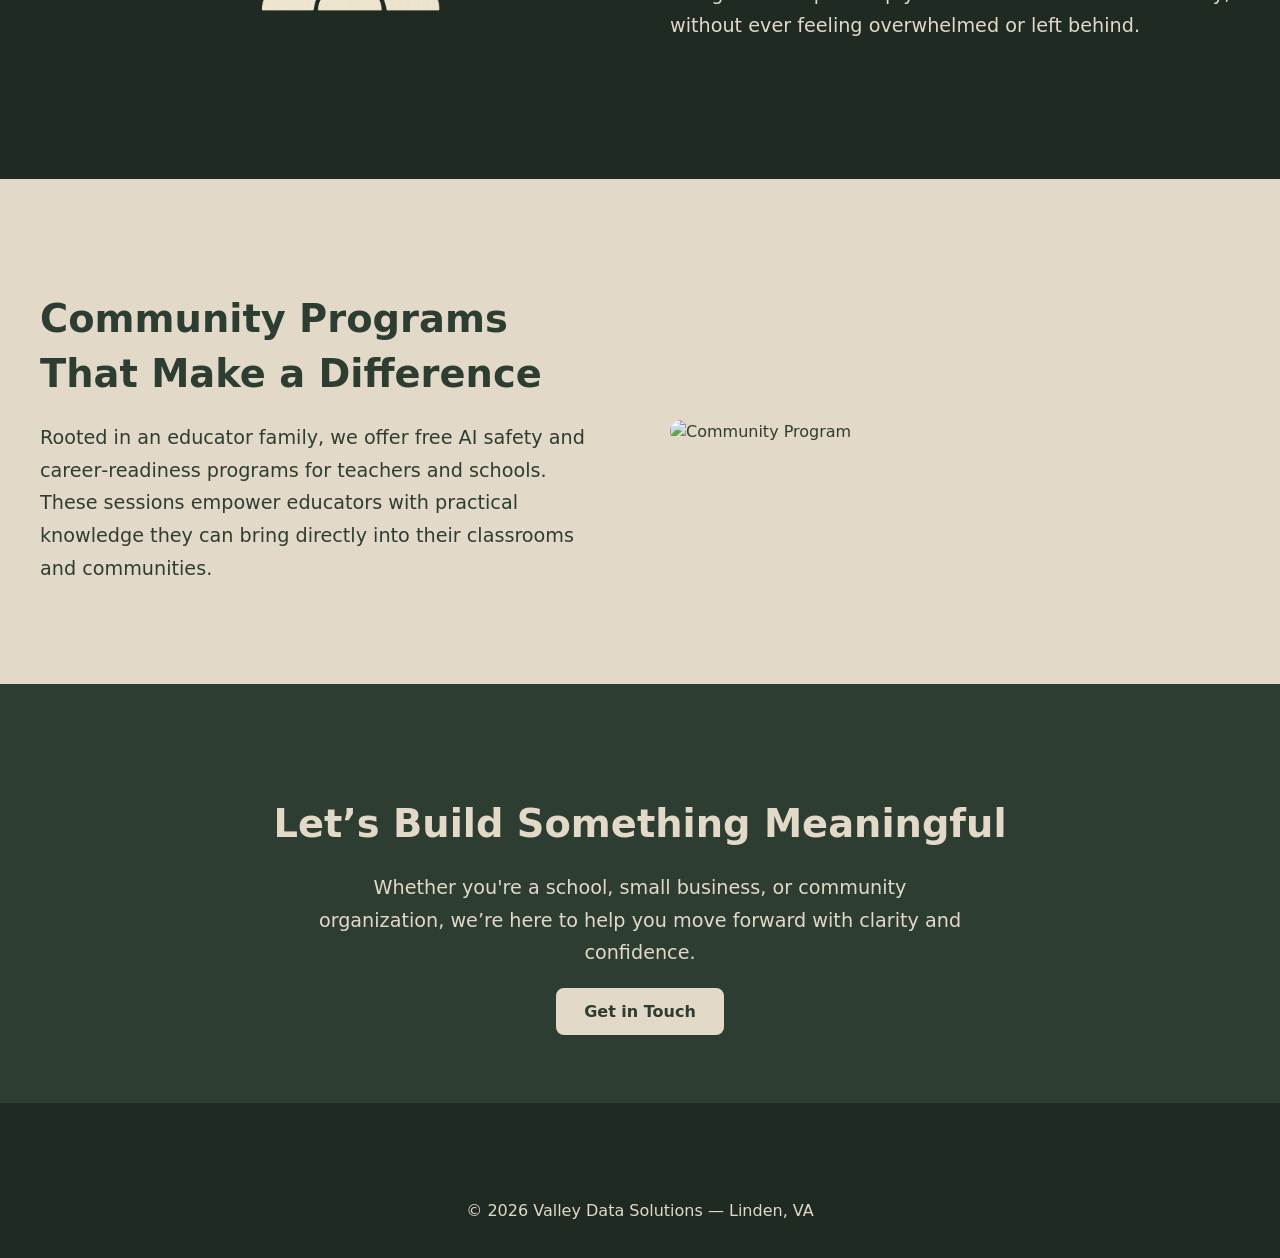
==== commit b3f68289: "Overhaul Site UI" ====
--- a/index.html
+++ b/index.html
@@ -5,72 +5,265 @@
     <meta name="viewport" content="width=device-width, initial-scale=1.0">
     <title>Valley Data Solutions</title>
     <link rel="stylesheet" href="styles.css">
+
+    <style>
+        :root {
+            --cream: #E3D9C8;
+            --green-dark: #1F2A22;
+            --green-deep: #2E3D32;
+        }
+
+        body {
+            background: var(--green-dark);
+            color: var(--cream);
+        }
+
+        /* --- HERO --- */
+        .hero {
+            background: linear-gradient(180deg, var(--green-deep) 0%, var(--green-dark) 100%);
+            padding: 120px 20px 100px;
+            text-align: center;
+        }
+
+        .hero img.biglogo {
+            max-height: 120px;
+            margin-bottom: 30px;
+        }
+
+        .hero h1 {
+            font-size: 3.2rem;
+            margin-bottom: 20px;
+            color: var(--cream);
+        }
+
+        .hero p {
+            max-width: 700px;
+            margin: 0 auto;
+            font-size: 1.25rem;
+            line-height: 1.6;
+        }
+
+        /* --- WHAT WE DO SECTIONS --- */
+        .wwd-section {
+            padding: 80px 20px;
+        }
+
+        .wwd-container {
+            max-width: 1200px;
+            margin: 0 auto;
+            display: flex;
+            align-items: center;
+            gap: 60px;
+            flex-wrap: wrap;
+        }
+
+        .wwd-text {
+            flex: 1;
+            min-width: 300px;
+        }
+
+        .wwd-text h2 {
+            font-size: 2.4rem;
+            margin-bottom: 20px;
+        }
+
+        .wwd-text p {
+            font-size: 1.2rem;
+            line-height: 1.7;
+        }
+
+        .wwd-image {
+            flex: 1;
+            min-width: 300px;
+        }
+
+        .wwd-image img {
+            width: 100%;
+            border-radius: 12px;
+        }
+
+        /* --- CTA SECTION --- */
+        .cta-section {
+            background: var(--green-deep);
+            padding: 80px 20px;
+            text-align: center;
+        }
+
+        .cta-section h2 {
+            font-size: 2.4rem;
+            margin-bottom: 20px;
+        }
+
+        .cta-section p {
+            max-width: 650px;
+            margin: 0 auto 30px;
+            font-size: 1.2rem;
+            line-height: 1.7;
+        }
+
+        .cta-section a {
+            background: var(--cream);
+            color: var(--green-deep);
+            padding: 14px 28px;
+            border-radius: 8px;
+            font-weight: 600;
+            text-decoration: none;
+        }
+
+        /* --- FOOTER --- */
+        footer {
+            background: var(--green-dark);
+            color: var(--cream);
+            text-align: center;
+            padding: 20px;
+            margin-top: 60px;
+        }
+    </style>
 </head>
+
 <body>
-<nav>
-    <div class="nav-left">
-        <img src="logo-light.png" class="logo" alt="Valley Data Solutions">
-
-        <button class="hamburger" id="hamburger">
-            <span></span>
-            <span></span>
-            <span></span>
-        </button>
+
+    <!-- NAVIGATION -->
+    <nav>
+        <div class="nav-left">
+            <img src="logo-light.png" class="logo" alt="Valley Data Solutions">
+
+            <button class="hamburger" id="hamburger">
+                <span></span>
+                <span></span>
+                <span></span>
+            </button>
+        </div>
+    </nav>
+
+    <div id="overlay"></div>
+
+    <div class="full-menu" id="full-menu">
+        <div class="menu-header">
+            <img src="logo-light.png" class="logo" alt="Valley Data Solutions">
+            <button class="close-menu" id="close-menu">×</button>
+        </div>
+
+        <ul class="menu-links">
+            <li><a href="index.html" class="cta">Home</a></li>
+            <li><a href="services.html">Services</a></li>
+            <li><a href="about.html">About</a></li>
+            <li><a href="class.html">Class</a></li>
+            <li><a href="contact.html">Contact</a></li>
+        </ul>
+
+        <div class="menu-footer">
+            <p>Social</p>
+            <a href="#">LinkedIn</a>
+            <a href="#">Facebook</a>
+            <a href="mailto:info@valleydatasolutions.com">Email</a>
+        </div>
     </div>
-</nav>
-
-<!-- Slide-out menu -->
-<div class="side-menu" id="side-menu">
-    <ul>
-        <li><a href="index.html">Home</a></li>
-        <li><a href="services.html">Services</a></li>
-        <li><a href="about.html">About</a></li>
-        <li><a href="contact.html" class="cta">Contact</a></li>
-    </ul>
-</div>
-<header class="hero">
-    <div class="hero-content">
-        <header> <img src="logo-light.png" alt="Valley Data Solutions logo" class="biglogo"> </header>
-        <p>Human-centered data and AI solutions for small businesses and local communities.</p>
-        <div class="hero-buttons">
-            <a href="services.html" class="btn primary">View Services</a>
-            <a href="class.html" class="btn secondary">Free AI Safety Class</a>
-        </div>
-    </div>
-</header>
-
-<section class="intro">
-    <h2>Data that feels approachable.</h2>
-    <p>We help you understand your numbers, automate your workflows, and build tools that actually fit your day-to-day reality.</p>
-</section>
-
-<section class="cards">
-    <div class="card">
-        <h3>Business Intelligence</h3>
-        <p>We'll turn your data into clear, confident decisions. If you don't have data ready to go, we'll help you find it.</p>
-    </div>
-    <div class="card">
-        <h3>AI & Automation</h3>
-        <p>Let's talk about AI. Custom strategies that save time, reduce errors, and support your team.</p>
-    </div>
-    <div class="card">
-        <h3>Web & Tools</h3>
-        <p>Simple, modern websites and internal tools that feel intuitive and welcoming.</p>
-    </div>
-</section>
-
-<footer>
-    <p>© 2026 Valley Data Solutions — Empowering communities through data.</p>
-</footer>
-<script>
-const hamburger = document.getElementById('hamburger');
-const sideMenu = document.getElementById('side-menu');
-
-hamburger.addEventListener('click', () => {
-    hamburger.classList.toggle('active');
-    sideMenu.classList.toggle('active');
-});
-</script>
+
+    <!-- HERO -->
+    <section class="hero">
+        <img src="logo-light.png" class="biglogo" alt="Valley Data Solutions Logo">
+        <h1>Warm, Human‑Centered Data & AI Solutions</h1>
+        <p>
+            Helping small businesses, schools, and community organizations use data and technology with confidence — not confusion.
+        </p>
+    </section>
+
+    <!-- WHAT WE DO SECTION 1 — CREAM BG -->
+    <section class="wwd-section" style="background: var(--cream); color: var(--green-deep);">
+        <div class="wwd-container">
+
+            <div class="wwd-text">
+                <h2>Business Intelligence That Empowers</h2>
+                <p>
+                    We help small businesses and schools make sense of their data through clear, custom dashboards and reporting tools. 
+                    Our approach is warm, human‑centered, and built around your real‑world needs — not confusing jargon or one‑size‑fits‑all templates.
+                </p>
+            </div>
+
+            <div class="wwd-image">
+                <img src="BI.png" alt="Business Intelligence">
+            </div>
+
+        </div>
+    </section>
+
+    <!-- WHAT WE DO SECTION 2 — GREEN BG -->
+    <section class="wwd-section" style="background: var(--green-dark); color: var(--cream);">
+        <div class="wwd-container" style="flex-direction: row-reverse;">
+
+            <div class="wwd-text">
+                <h2>AI Insights That Feel Approachable</h2>
+                <p>
+                    From workflow automation to safe, ethical AI adoption, we guide you through the possibilities with clarity and care. 
+                    Our goal is simple: help you use modern tools confidently, without ever feeling overwhelmed or left behind.
+                </p>
+            </div>
+
+            <div class="wwd-image">
+                <img src="Bear.png" alt="AI Insights">
+            </div>
+
+        </div>
+    </section>
+
+    <!-- WHAT WE DO SECTION 3 — CREAM BG -->
+    <section class="wwd-section" style="background: var(--cream); color: var(--green-deep);">
+        <div class="wwd-container">
+
+            <div class="wwd-text">
+                <h2>Community Programs That Make a Difference</h2>
+                <p>
+                    Rooted in an educator family, we offer free AI safety and career‑readiness programs for teachers and schools. 
+                    These sessions empower educators with practical knowledge they can bring directly into their classrooms and communities.
+                </p>
+            </div>
+
+            <div class="wwd-image">
+                <img src="bearfamily.png" alt="Community Program">
+            </div>
+
+        </div>
+    </section>
+
+    <!-- CTA SECTION -->
+    <section class="cta-section">
+        <h2>Let’s Build Something Meaningful</h2>
+        <p>
+            Whether you're a school, small business, or community organization, we’re here to help you move forward with clarity and confidence.
+        </p>
+
+        <a href="contact.html">Get in Touch</a>
+    </section>
+
+    <!-- FOOTER -->
+    <footer>
+        <p>© 2026 Valley Data Solutions — Linden, VA</p>
+    </footer>
+
+    <!-- JS FOR MENU -->
+    <script>
+        const hamburger = document.getElementById('hamburger');
+        const fullMenu = document.getElementById('full-menu');
+        const overlay = document.getElementById('overlay');
+        const closeMenu = document.getElementById('close-menu');
+
+        function openMenu() {
+            hamburger.classList.add('active');
+            fullMenu.classList.add('active');
+            overlay.classList.add('active');
+        }
+
+        function closeMenuFn() {
+            hamburger.classList.remove('active');
+            fullMenu.classList.remove('active');
+            overlay.classList.remove('active');
+        }
+
+        hamburger.addEventListener('click', openMenu);
+        closeMenu.addEventListener('click', closeMenuFn);
+        overlay.addEventListener('click', closeMenuFn);
+    </script>
 
 </body>
-</html>
+</html>
--- a/styles.css
+++ b/styles.css
@@ -12,24 +12,26 @@
 /* -----------------------------------
    LOGO SIZING
 ----------------------------------- */
+
+/* Small nav logo */
 .logo {
     height: 60px;
-    max-height: 60px;
     width: auto;
 }
 
+/* Large hero logo */
 .biglogo {
-    height: 120px;
-    max-height: 120px;
+    height: 400px;
     width: auto;
     display: block;
     margin: 0 auto;
 }
 
-/* Prevent hero from stretching the big logo */
+/* Ensure hero logo is never stretched or shrunk */
 .hero img.biglogo {
     width: auto !important;
     max-width: none !important;
+    height: 400px !important;
 }
 
 /* -----------------------------------
@@ -72,7 +74,6 @@
     transition: 0.3s ease;
 }
 
-/* Hamburger animation */
 .hamburger.active span:nth-child(1) {
     transform: translateY(9px) rotate(45deg);
 }
@@ -86,60 +87,110 @@
 }
 
 /* -----------------------------------
-   SLIDE-OUT SIDE MENU
------------------------------------ */
-.side-menu {
+   FULL-SCREEN MENU
+----------------------------------- */
+#overlay {
+    position: fixed;
+    inset: 0;
+    background: rgba(0,0,0,0.5);
+    opacity: 0;
+    pointer-events: none;
+    transition: opacity 0.3s ease;
+    z-index: 1500;
+}
+
+#overlay.active {
+    opacity: 1;
+    pointer-events: auto;
+}
+
+.full-menu {
     position: fixed;
     top: 0;
-    left: -320px; /* fully hidden off-screen */
-    width: 260px;
+    right: -100%;
+    width: 100%;
     height: 100vh;
     background-color: #2E3D32;
-    padding: 40px 20px;
-    transition: left 0.3s ease;
+    color: #F4EFE6;
+    padding: 20px;
+    box-sizing: border-box;
+    display: flex;
+    flex-direction: column;
+    justify-content: space-between;
+    transition: right 0.35s ease;
     z-index: 2000;
 }
 
-.side-menu.active {
-    left: 0; /* slide in */
-}
-
-.side-menu ul {
+.full-menu.active {
+    right: 0;
+}
+
+.menu-header {
+    display: flex;
+    justify-content: space-between;
+    align-items: center;
+}
+
+.close-menu {
+    background: none;
+    border: none;
+    font-size: 2.2rem;
+    color: #F4EFE6;
+    cursor: pointer;
+}
+
+.menu-links {
     list-style: none;
     padding: 0;
-    margin: 0;
+    margin: 40px 0;
     display: flex;
     flex-direction: column;
-    gap: 20px;
-}
-
-.side-menu a {
+    gap: 24px;
+}
+
+.menu-links a {
     color: #F4EFE6;
     text-decoration: none;
-    font-size: 1.2rem;
+    font-size: 1.6rem;
     font-weight: 500;
 }
 
-.side-menu a.cta {
-    background-color: #7E8F6E;
+.menu-links a.cta {
+    background-color: #F4EFE6;
     color: #2E3D32;
-    padding: 8px 12px;
+    padding: 10px 14px;
     border-radius: 4px;
     font-weight: 600;
 }
 
+.menu-footer {
+    display: flex;
+    flex-direction: column;
+    gap: 10px;
+}
+
+.menu-footer p {
+    font-weight: 700;
+    margin-bottom: 6px;
+}
+
+.menu-footer a {
+    color: #F4EFE6;
+    text-decoration: none;
+    font-size: 1rem;
+}
+
 /* -----------------------------------
    HERO
 ----------------------------------- */
 .hero {
-    background-color: #2E3D32;
     color: #F4EFE6;
     padding: 60px 20px;
     text-align: center;
 }
 
 .hero h1 {
-    margin: 0 0 8px;
+    margin: 20px 0 8px;
     font-size: 2.6rem;
 }
 
@@ -151,12 +202,6 @@
     margin-right: auto;
 }
 
-.hero-buttons {
-    display: flex;
-    justify-content: center;
-    gap: 12px;
-}
-
 /* -----------------------------------
    BUTTONS
 ----------------------------------- */
@@ -183,9 +228,8 @@
 ----------------------------------- */
 header {
     text-align: center;
-    padding: 40px 20px 20px;
+    padding: 20px 20px 10px;
     color: #2E3D32;
-    background: none; /* removes green bar on other pages */
 }
 
 .intro,
@@ -250,7 +294,6 @@
     display: block;
     margin-top: 12px;
     font-weight: 600;
-    color: #2E3D32;
 }
 
 form input,
@@ -290,6 +333,7 @@
    MOBILE
 ----------------------------------- */
 @media (max-width: 768px) {
+
     .cards {
         grid-template-columns: 1fr;
     }
@@ -304,11 +348,58 @@
 
     .logo {
         height: 48px;
-        max-height: 48px;
     }
 
     .biglogo {
-        height: 100px;
-        max-height: 100px;
-    }
+        height: 200px !important;
+    }
+}
+
+/* -----------------------------------
+   DESKTOP FULL-SCREEN MENU FIXES
+----------------------------------- */
+@media (min-width: 769px) {
+
+    .full-menu {
+        width: 100%;
+        right: -100%;
+        padding: 40px 60px;
+        justify-content: flex-start;
+        gap: 60px;
+    }
+
+    .menu-header {
+        padding-top: 20px;
+    }
+
+    .menu-links {
+        gap: 32px;
+    }
+
+    .menu-links a {
+        font-size: 2rem;
+    }
+
+    .menu-footer {
+        margin-top: auto;
+        padding-bottom: 40px;
+    }
+}
+
+/* -----------------------------------
+   FOUNDER PHOTO
+----------------------------------- */
+.founder-photo {
+    width: 180px;
+    height: 180px;
+    border-radius: 50%;
+    overflow: hidden;
+    margin: 0 auto 30px;
+    box-shadow: 0 6px 18px rgba(0,0,0,0.25);
+}
+
+.founder-photo img {
+    width: 100%;
+    height: 100%;
+    object-fit: cover;
 }
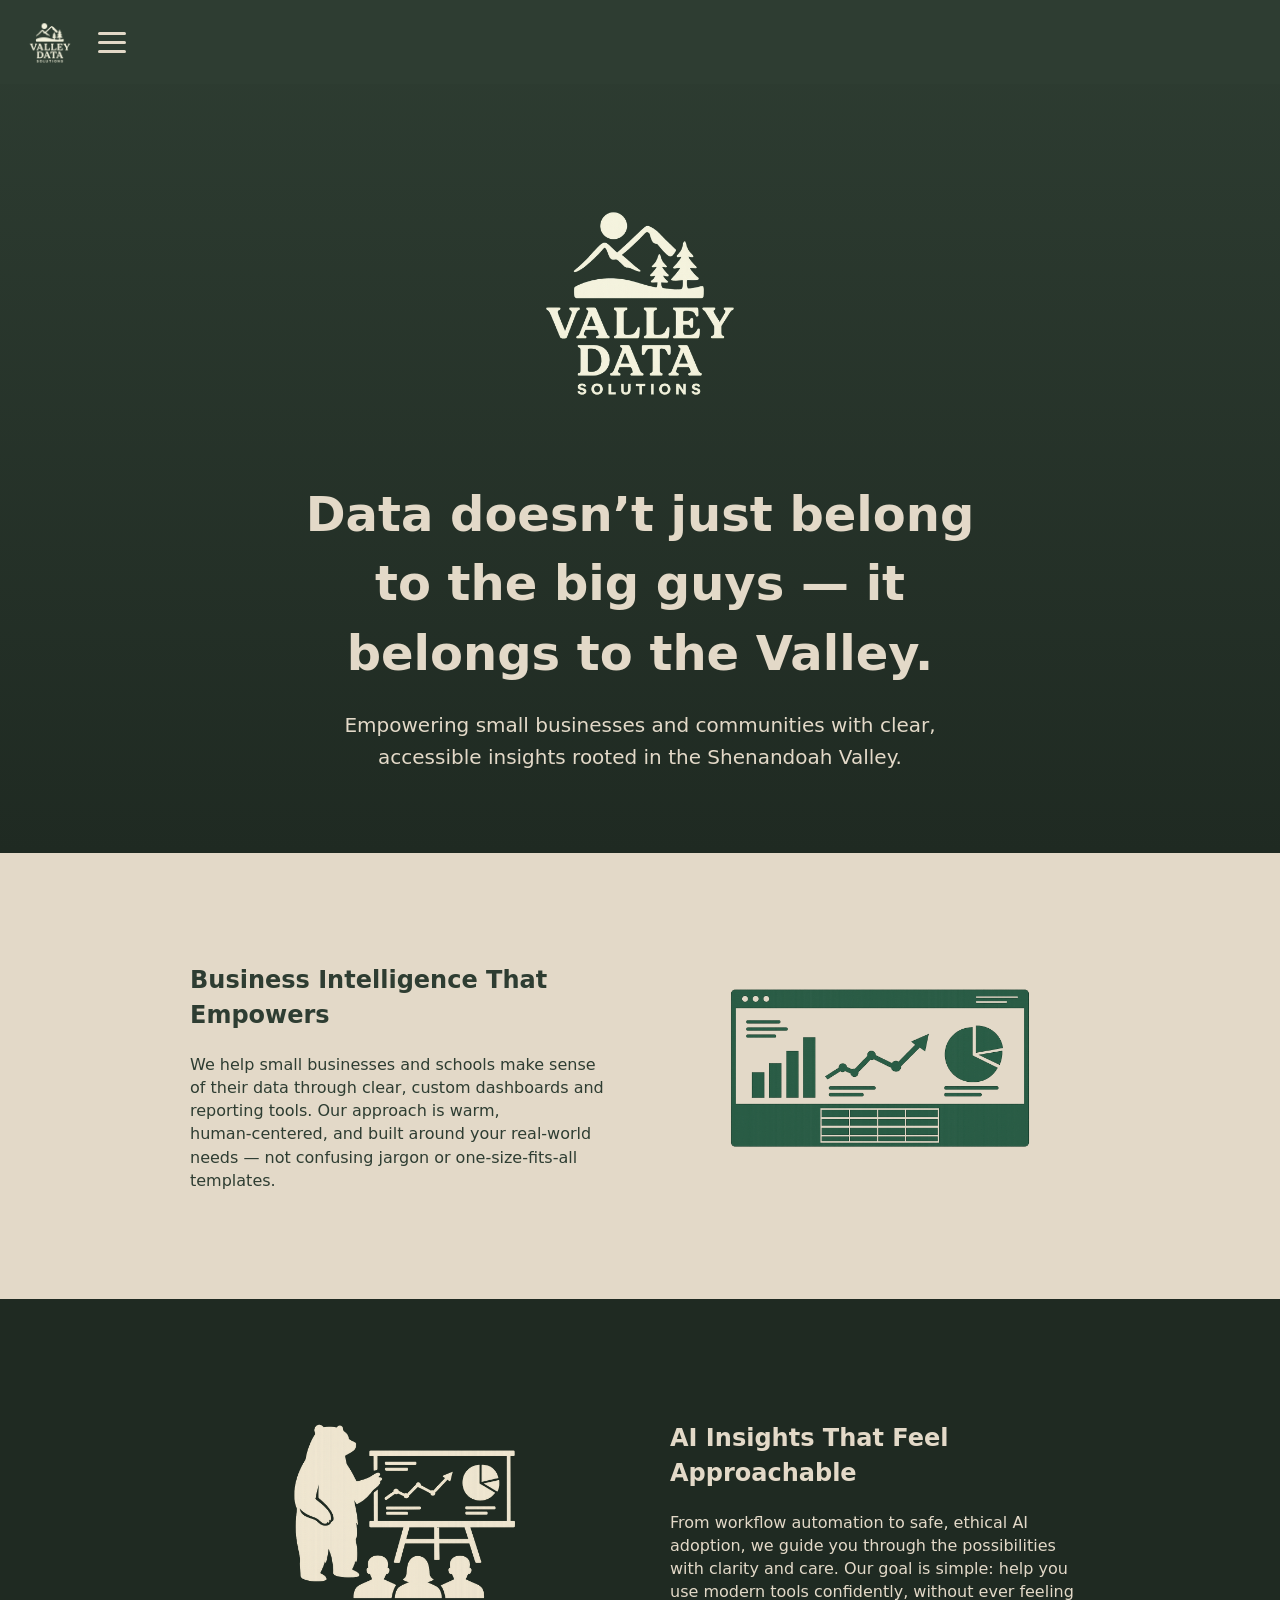
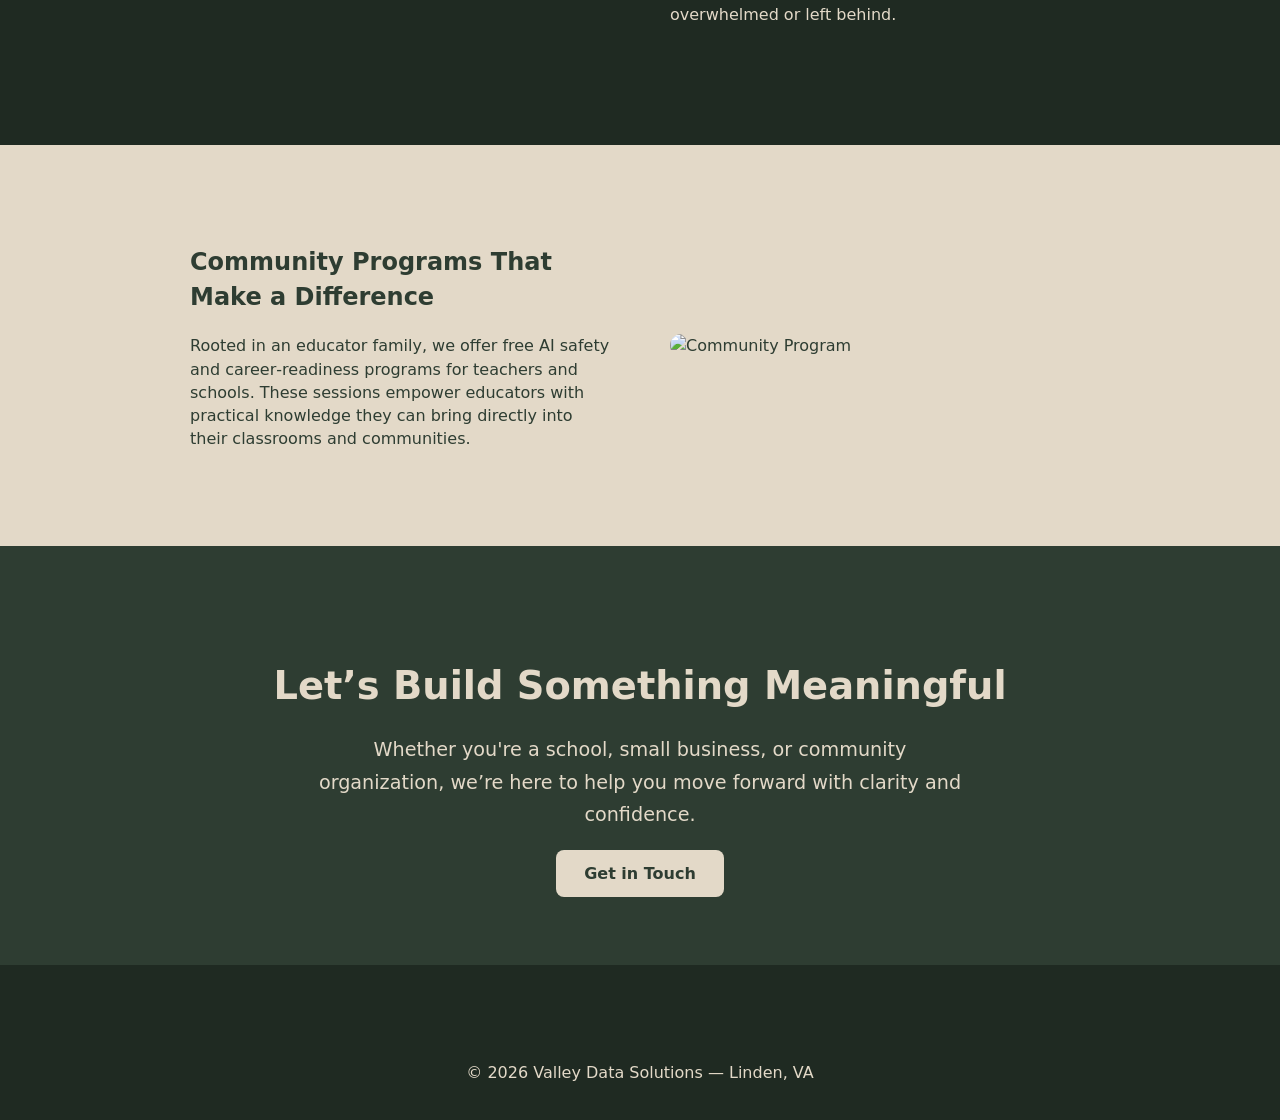
==== commit e3c1ef52: "Overhaul Site UI2.0" ====
--- a/index.html
+++ b/index.html
@@ -5,120 +5,6 @@
     <meta name="viewport" content="width=device-width, initial-scale=1.0">
     <title>Valley Data Solutions</title>
     <link rel="stylesheet" href="styles.css">
-
-    <style>
-        :root {
-            --cream: #E3D9C8;
-            --green-dark: #1F2A22;
-            --green-deep: #2E3D32;
-        }
-
-        body {
-            background: var(--green-dark);
-            color: var(--cream);
-        }
-
-        /* --- HERO --- */
-        .hero {
-            background: linear-gradient(180deg, var(--green-deep) 0%, var(--green-dark) 100%);
-            padding: 120px 20px 100px;
-            text-align: center;
-        }
-
-        .hero img.biglogo {
-            max-height: 120px;
-            margin-bottom: 30px;
-        }
-
-        .hero h1 {
-            font-size: 3.2rem;
-            margin-bottom: 20px;
-            color: var(--cream);
-        }
-
-        .hero p {
-            max-width: 700px;
-            margin: 0 auto;
-            font-size: 1.25rem;
-            line-height: 1.6;
-        }
-
-        /* --- WHAT WE DO SECTIONS --- */
-        .wwd-section {
-            padding: 80px 20px;
-        }
-
-        .wwd-container {
-            max-width: 1200px;
-            margin: 0 auto;
-            display: flex;
-            align-items: center;
-            gap: 60px;
-            flex-wrap: wrap;
-        }
-
-        .wwd-text {
-            flex: 1;
-            min-width: 300px;
-        }
-
-        .wwd-text h2 {
-            font-size: 2.4rem;
-            margin-bottom: 20px;
-        }
-
-        .wwd-text p {
-            font-size: 1.2rem;
-            line-height: 1.7;
-        }
-
-        .wwd-image {
-            flex: 1;
-            min-width: 300px;
-        }
-
-        .wwd-image img {
-            width: 100%;
-            border-radius: 12px;
-        }
-
-        /* --- CTA SECTION --- */
-        .cta-section {
-            background: var(--green-deep);
-            padding: 80px 20px;
-            text-align: center;
-        }
-
-        .cta-section h2 {
-            font-size: 2.4rem;
-            margin-bottom: 20px;
-        }
-
-        .cta-section p {
-            max-width: 650px;
-            margin: 0 auto 30px;
-            font-size: 1.2rem;
-            line-height: 1.7;
-        }
-
-        .cta-section a {
-            background: var(--cream);
-            color: var(--green-deep);
-            padding: 14px 28px;
-            border-radius: 8px;
-            font-weight: 600;
-            text-decoration: none;
-        }
-
-        /* --- FOOTER --- */
-        footer {
-            background: var(--green-dark);
-            color: var(--cream);
-            text-align: center;
-            padding: 20px;
-            margin-top: 60px;
-        }
-    </style>
 </head>
 
 <body>
@@ -162,69 +48,67 @@
 
     <!-- HERO -->
     <section class="hero">
-        <img src="logo-light.png" class="biglogo" alt="Valley Data Solutions Logo">
-        <h1>Warm, Human‑Centered Data & AI Solutions</h1>
-        <p>
-            Helping small businesses, schools, and community organizations use data and technology with confidence — not confusion.
-        </p>
-    </section>
+        <div class="hero-inner">
+            <img src="logo-light.png" class="biglogo" alt="Valley Data Solutions Logo">
 
-    <!-- WHAT WE DO SECTION 1 — CREAM BG -->
-    <section class="wwd-section" style="background: var(--cream); color: var(--green-deep);">
-        <div class="wwd-container">
+            <h1>Data doesn’t just belong to the big guys — it belongs to the Valley.</h1>
 
-            <div class="wwd-text">
-                <h2>Business Intelligence That Empowers</h2>
-                <p>
-                    We help small businesses and schools make sense of their data through clear, custom dashboards and reporting tools. 
-                    Our approach is warm, human‑centered, and built around your real‑world needs — not confusing jargon or one‑size‑fits‑all templates.
-                </p>
-            </div>
-
-            <div class="wwd-image">
-                <img src="BI.png" alt="Business Intelligence">
-            </div>
-
+            <p>
+                Empowering small businesses and communities with clear, accessible insights rooted in the Shenandoah Valley.
+            </p>
         </div>
     </section>
 
-    <!-- WHAT WE DO SECTION 2 — GREEN BG -->
-    <section class="wwd-section" style="background: var(--green-dark); color: var(--cream);">
-        <div class="wwd-container" style="flex-direction: row-reverse;">
+    <!-- PANEL 1 — TEXT LEFT / IMAGE RIGHT -->
+<section class="full-panel cream">
+    <div class="inner panel-flex">
+        <div class="panel-text">
+            <h2>Business Intelligence That Empowers</h2>
+            <p>
+                We help small businesses and schools make sense of their data through clear, custom dashboards and reporting tools.
+                Our approach is warm, human‑centered, and built around your real‑world needs — not confusing jargon or one‑size‑fits‑all templates.
+            </p>
+        </div>
 
-            <div class="wwd-text">
-                <h2>AI Insights That Feel Approachable</h2>
-                <p>
-                    From workflow automation to safe, ethical AI adoption, we guide you through the possibilities with clarity and care. 
-                    Our goal is simple: help you use modern tools confidently, without ever feeling overwhelmed or left behind.
-                </p>
-            </div>
+        <div class="panel-image">
+            <img src="BI.png" alt="Business Intelligence">
+        </div>
+    </div>
+</section>
 
-            <div class="wwd-image">
-                <img src="Bear.png" alt="AI Insights">
-            </div>
+<!-- PANEL 2 — TEXT RIGHT / IMAGE LEFT -->
+<section class="full-panel dark">
+    <div class="inner panel-flex reverse">
+        <div class="panel-text">
+            <h2>AI Insights That Feel Approachable</h2>
+            <p>
+                From workflow automation to safe, ethical AI adoption, we guide you through the possibilities with clarity and care.
+                Our goal is simple: help you use modern tools confidently, without ever feeling overwhelmed or left behind.
+            </p>
+        </div>
 
+        <div class="panel-image">
+            <img src="Bear.png" alt="AI Insights">
         </div>
-    </section>
+    </div>
+</section>
 
-    <!-- WHAT WE DO SECTION 3 — CREAM BG -->
-    <section class="wwd-section" style="background: var(--cream); color: var(--green-deep);">
-        <div class="wwd-container">
+<!-- PANEL 3 — TEXT LEFT / IMAGE RIGHT -->
+<section class="full-panel cream">
+    <div class="inner panel-flex">
+        <div class="panel-text">
+            <h2>Community Programs That Make a Difference</h2>
+            <p>
+                Rooted in an educator family, we offer free AI safety and career‑readiness programs for teachers and schools.
+                These sessions empower educators with practical knowledge they can bring directly into their classrooms and communities.
+            </p>
+        </div>
 
-            <div class="wwd-text">
-                <h2>Community Programs That Make a Difference</h2>
-                <p>
-                    Rooted in an educator family, we offer free AI safety and career‑readiness programs for teachers and schools. 
-                    These sessions empower educators with practical knowledge they can bring directly into their classrooms and communities.
-                </p>
-            </div>
-
-            <div class="wwd-image">
-                <img src="bearfamily.png" alt="Community Program">
-            </div>
-
+        <div class="panel-image">
+            <img src="bearfamily.png" alt="Community Program">
         </div>
-    </section>
+    </div>
+</section>
 
     <!-- CTA SECTION -->
     <section class="cta-section">
@@ -241,7 +125,7 @@
         <p>© 2026 Valley Data Solutions — Linden, VA</p>
     </footer>
 
-    <!-- JS FOR MENU -->
+    <!-- JS -->
     <script>
         const hamburger = document.getElementById('hamburger');
         const fullMenu = document.getElementById('full-menu');
--- a/styles.css
+++ b/styles.css
@@ -4,47 +4,44 @@
 body {
     margin: 0;
     font-family: "Segoe UI", system-ui, sans-serif;
-    background-color: #F4EFE6;
-    color: #2B2B2B;
+    background-color: #1F2A22;
+    color: #E3D9C8;
     line-height: 1.45;
 }
 
+:root {
+    --cream: #E3D9C8;
+    --green-dark: #1F2A22;
+    --green-deep: #2E3D32;
+}
+
 /* -----------------------------------
    LOGO SIZING
 ----------------------------------- */
-
-/* Small nav logo */
 .logo {
     height: 60px;
     width: auto;
 }
 
-/* Large hero logo */
 .biglogo {
-    height: 400px;
-    width: auto;
     display: block;
     margin: 0 auto;
 }
 
-/* Ensure hero logo is never stretched or shrunk */
-.hero img.biglogo {
-    width: auto !important;
-    max-width: none !important;
-    height: 400px !important;
-}
-
-/* -----------------------------------
-   NAVIGATION
+/* -----------------------------------
+   FIXED NAVIGATION
 ----------------------------------- */
 nav {
+    position: fixed;
+    top: 0;
+    left: 0;
+    width: 100%;
     display: flex;
     justify-content: space-between;
     align-items: center;
     padding: 12px 20px;
-    background-color: #2E3D32;
-    position: relative;
-    z-index: 1000;
+    background-color: var(--green-deep);
+    z-index: 2000;
 }
 
 .nav-left {
@@ -69,7 +66,7 @@
 .hamburger span {
     width: 28px;
     height: 3px;
-    background: #F4EFE6;
+    background: var(--cream);
     border-radius: 3px;
     transition: 0.3s ease;
 }
@@ -87,7 +84,7 @@
 }
 
 /* -----------------------------------
-   FULL-SCREEN MENU
+   OVERLAY
 ----------------------------------- */
 #overlay {
     position: fixed;
@@ -104,26 +101,30 @@
     pointer-events: auto;
 }
 
+/* -----------------------------------
+   FULL-SCREEN MENU
+----------------------------------- */
 .full-menu {
     position: fixed;
     top: 0;
-    right: -100%;
-    width: 100%;
+    left: 0;              /* anchor to left */
+    width: 100vw;         /* EXACT viewport width */
     height: 100vh;
-    background-color: #2E3D32;
-    color: #F4EFE6;
+    background-color: var(--green-deep);
+    color: var(--cream);
     padding: 20px;
-    box-sizing: border-box;
     display: flex;
     flex-direction: column;
     justify-content: space-between;
-    transition: right 0.35s ease;
+    transform: translateX(100%); /* fully hidden to the RIGHT */
+    transition: transform 0.35s ease;
     z-index: 2000;
 }
 
 .full-menu.active {
-    right: 0;
-}
+    transform: translateX(0); /* slide in perfectly */
+}
+
 
 .menu-header {
     display: flex;
@@ -135,7 +136,7 @@
     background: none;
     border: none;
     font-size: 2.2rem;
-    color: #F4EFE6;
+    color: var(--cream);
     cursor: pointer;
 }
 
@@ -149,15 +150,15 @@
 }
 
 .menu-links a {
-    color: #F4EFE6;
+    color: var(--cream);
     text-decoration: none;
     font-size: 1.6rem;
     font-weight: 500;
 }
 
 .menu-links a.cta {
-    background-color: #F4EFE6;
-    color: #2E3D32;
+    background-color: var(--cream);
+    color: var(--green-deep);
     padding: 10px 14px;
     border-radius: 4px;
     font-weight: 600;
@@ -175,220 +176,79 @@
 }
 
 .menu-footer a {
-    color: #F4EFE6;
+    color: var(--cream);
     text-decoration: none;
     font-size: 1rem;
 }
 
 /* -----------------------------------
-   HERO
+   HERO (HOME PAGE)
 ----------------------------------- */
 .hero {
-    color: #F4EFE6;
-    padding: 60px 20px;
+    background: linear-gradient(180deg, var(--green-deep) 0%, var(--green-dark) 100%);
+    padding: 160px 20px 80px; /* accounts for fixed nav */
     text-align: center;
 }
 
+.hero-inner {
+    max-width: 700px;
+    margin: 0 auto;
+    padding: 0 20px;
+}
+
+.hero img.biglogo {
+    height: 280px;
+    width: auto;
+    margin-bottom: 30px;
+}
+
 .hero h1 {
-    margin: 20px 0 8px;
-    font-size: 2.6rem;
+    font-size: 3rem;
+    margin-bottom: 20px;
 }
 
 .hero p {
-    margin: 0 0 20px;
-    font-size: 1.1rem;
-    max-width: 600px;
-    margin-left: auto;
-    margin-right: auto;
-}
-
-/* -----------------------------------
-   BUTTONS
------------------------------------ */
-.btn {
-    display: inline-block;
-    padding: 10px 16px;
-    border-radius: 4px;
-    text-decoration: none;
-    font-weight: 600;
-}
-
-.btn.primary {
-    background-color: #F4EFE6;
-    color: #2E3D32;
-}
-
-.btn.secondary {
-    background-color: #7E8F6E;
-    color: #2E3D32;
-}
-
-/* -----------------------------------
-   SECTIONS
------------------------------------ */
-header {
+    max-width: 650px;
+    margin: 0 auto;
+    font-size: 1.25rem;
+    line-height: 1.6;
+}
+
+/* -----------------------------------
+   PAGE HERO (ABOUT, SERVICES, ETC.)
+----------------------------------- */
+.page-hero {
+    background: linear-gradient(180deg, var(--green-deep) 0%, var(--green-dark) 100%);
+    padding: 160px 20px 80px;
     text-align: center;
-    padding: 20px 20px 10px;
-    color: #2E3D32;
-}
-
-.intro,
-.content {
-    max-width: 850px;
-    margin: 20px auto;
+}
+
+.page-hero h1 {
+    font-size: 3rem;
+    margin-bottom: 20px;
+}
+
+.page-hero p {
+    max-width: 700px;
+    margin: 0 auto;
+    font-size: 1.25rem;
+    line-height: 1.6;
+}
+
+/* -----------------------------------
+   CONTENT SECTIONS
+----------------------------------- */
+.about-section,
+.services,
+.content,
+.wwd-section {
+    max-width: 900px;
+    margin: 60px auto;
     padding: 0 20px;
-}
-
-/* -----------------------------------
-   CARDS
------------------------------------ */
-.cards {
-    max-width: 900px;
-    margin: 20px auto 40px;
-    padding: 0 20px;
-    display: grid;
-    gap: 16px;
-}
-
-.card {
-    background-color: #E3D9C8;
-    border-left: 5px solid #556B2F;
-    padding: 18px;
-    border-radius: 6px;
-}
-
-/* -----------------------------------
-   SERVICES
------------------------------------ */
-.services {
-    max-width: 850px;
-    margin: 20px auto 40px;
-    padding: 0 20px;
-}
-
-.service-card {
-    background-color: #E3D9C8;
-    border-left: 5px solid #556B2F;
-    padding: 18px;
-    border-radius: 6px;
-    margin-bottom: 16px;
-}
-
-.service-card .price {
-    font-weight: 700;
-    margin-top: 8px;
-}
-
-/* -----------------------------------
-   FORMS
------------------------------------ */
-.form-section {
-    max-width: 600px;
-    margin: 20px auto 40px;
-    background-color: #E3D9C8;
-    padding: 22px 18px;
-    border-radius: 8px;
-}
-
-form label {
-    display: block;
-    margin-top: 12px;
-    font-weight: 600;
-}
-
-form input,
-form textarea {
-    width: 100%;
-    padding: 10px;
-    margin-top: 4px;
-    border-radius: 4px;
-    border: 1px solid #7E8F6E;
-    background-color: #F4EFE6;
-    font-family: inherit;
-}
-
-button {
-    margin-top: 18px;
-    background-color: #2E3D32;
-    color: #F4EFE6;
-    padding: 10px 18px;
-    border: none;
-    border-radius: 4px;
-    cursor: pointer;
-    font-weight: 600;
-}
-
-/* -----------------------------------
-   FOOTER
------------------------------------ */
-footer {
-    text-align: center;
-    padding: 16px;
-    background-color: #2E3D32;
-    color: #F4EFE6;
-    margin-top: 30px;
-}
-
-/* -----------------------------------
-   MOBILE
------------------------------------ */
-@media (max-width: 768px) {
-
-    .cards {
-        grid-template-columns: 1fr;
-    }
-
-    .hero h1 {
-        font-size: 2rem;
-    }
-
-    .hero p {
-        font-size: 1rem;
-    }
-
-    .logo {
-        height: 48px;
-    }
-
-    .biglogo {
-        height: 200px !important;
-    }
-}
-
-/* -----------------------------------
-   DESKTOP FULL-SCREEN MENU FIXES
------------------------------------ */
-@media (min-width: 769px) {
-
-    .full-menu {
-        width: 100%;
-        right: -100%;
-        padding: 40px 60px;
-        justify-content: flex-start;
-        gap: 60px;
-    }
-
-    .menu-header {
-        padding-top: 20px;
-    }
-
-    .menu-links {
-        gap: 32px;
-    }
-
-    .menu-links a {
-        font-size: 2rem;
-    }
-
-    .menu-footer {
-        margin-top: auto;
-        padding-bottom: 40px;
-    }
-}
-
-/* -----------------------------------
-   FOUNDER PHOTO
------------------------------------ */
+    line-height: 1.7;
+}
+
+/* Founder photo */
 .founder-photo {
     width: 180px;
     height: 180px;
@@ -402,4 +262,241 @@
     width: 100%;
     height: 100%;
     object-fit: cover;
-}+}
+
+/* -----------------------------------
+   CTA SECTION
+----------------------------------- */
+.cta-section {
+    background: var(--green-deep);
+    padding: 80px 20px;
+    text-align: center;
+}
+
+.cta-section h2 {
+    font-size: 2.4rem;
+    margin-bottom: 20px;
+}
+
+.cta-section p {
+    max-width: 650px;
+    margin: 0 auto 30px;
+    font-size: 1.2rem;
+    line-height: 1.7;
+}
+
+.cta-section a {
+    background: var(--cream);
+    color: var(--green-deep);
+    padding: 14px 28px;
+    border-radius: 8px;
+    font-weight: 600;
+    text-decoration: none;
+}
+
+/* -----------------------------------
+   FOOTER
+----------------------------------- */
+footer {
+    text-align: center;
+    padding: 20px;
+    background-color: var(--green-dark);
+    color: var(--cream);
+    margin-top: 60px;
+}
+
+/* -----------------------------------
+   MOBILE
+----------------------------------- */
+@media (max-width: 768px) {
+
+    .hero img.biglogo {
+        height: 200px;
+    }
+
+    .hero h1,
+    .page-hero h1 {
+        font-size: 2.2rem;
+    }
+
+    .hero p,
+    .page-hero p {
+        font-size: 1.1rem;
+    }
+
+    .logo {
+        height: 48px;
+    }
+}
+.full-panel {
+    width: 100%;
+    padding: 80px 0;
+}
+
+.full-panel.cream {
+    background: var(--cream);
+    color: var(--green-deep);
+}
+
+.full-panel.dark {
+    background: var(--green-dark);
+    color: var(--cream);
+}
+
+.inner {
+    max-width: 900px;
+    margin: 0 auto;
+    padding: 0 20px;
+}
+
+.panel-flex {
+    display: flex;
+    align-items: center;
+    gap: 60px;
+    flex-wrap: wrap;
+}
+
+.panel-flex.reverse {
+    flex-direction: row-reverse;
+}
+
+.panel-text {
+    flex: 1;
+    min-width: 280px;
+}
+
+.panel-image {
+    flex: 1;
+    min-width: 280px;
+}
+
+.panel-image img {
+    width: 100%;
+    border-radius: 12px;
+}
+
+.menu-header {
+    width: 100%;
+    display: flex;
+    justify-content: space-between;
+    align-items: center;
+    padding: 0 10px;
+    box-sizing: border-box;
+}
+
+.menu-header img.logo {
+    height: 48px; /* prevents logo from pushing X off-screen */
+}
+
+.close-menu {
+    background: none;
+    border: none;
+    font-size: 2.4rem;
+    font-weight: 300;
+    color: var(--cream);
+    cursor: pointer;
+    line-height: 1;
+    flex-shrink: 0; /* prevents it from disappearing */
+}
+
+.menu-header {
+    width: 100%;
+    display: flex;
+    justify-content: space-between;
+    align-items: center;
+    overflow: visible;
+    padding: 0 10px;
+    box-sizing: border-box;
+}
+
+.menu-header img.logo {
+    height: 48px;
+    width: auto;
+    flex-shrink: 0;
+}
+
+.close-menu {
+    background: none;
+    border: none;
+    font-size: 2.4rem;
+    font-weight: 300;
+    color: var(--cream);
+    cursor: pointer;
+    line-height: 1;
+    flex-shrink: 0;
+    margin-right: 24px; /* <-- the magic fix */
+}
+
+/* -----------------------------------
+   DESKTOP LEFT-SIDE DRAWER MENU
+----------------------------------- */
+@media (min-width: 768px) {
+
+    .full-menu {
+        left: 0;
+        right: auto;
+        width: 10vw; /* 40% of screen */
+        transform: translateX(-100%); /* hide to the left */
+        padding: 40px;
+        border-right: 1px solid rgba(255,255,255,0.1);
+    }
+
+    .full-menu.active {
+        transform: translateX(0); /* slide in */
+    }
+
+    /* Optional: remove overlay on desktop */
+    #overlay {
+        display: none;
+    }
+
+    /* Make sure header elements fit nicely */
+    .menu-header img.logo {
+        height: 60px;
+    }
+
+    .close-menu {
+        margin-right: 0;
+        margin-left: auto; /* push X to the right inside the drawer */
+    }
+}
+
+/* -----------------------------------
+   MOBILE FORM OPTIMIZATION
+----------------------------------- */
+@media (max-width: 600px) {
+
+    /* Reduce overall form width */
+    .contact-form {
+        padding: 1.4rem 1.2rem;
+        max-width: 92%;
+        margin: 0 auto;
+    }
+
+    /* Make inputs feel more compact */
+    .contact-form input,
+    .contact-form textarea {
+        padding: 0.65rem 0.75rem;
+        font-size: 1rem;
+    }
+
+    /* Reduce label spacing */
+    .contact-form label {
+        margin-bottom: 0.8rem;
+        font-size: 0.9rem;
+    }
+
+    /* Tighter spacing between fields */
+    .form-row {
+        flex-direction: column;
+        gap: 0.6rem;
+    }
+
+    /* Make the submit button fit better */
+    .contact-form button {
+        width: 100%;
+        padding: 0.9rem;
+        font-size: 1.05rem;
+        margin-top: 1rem;
+    }
+}
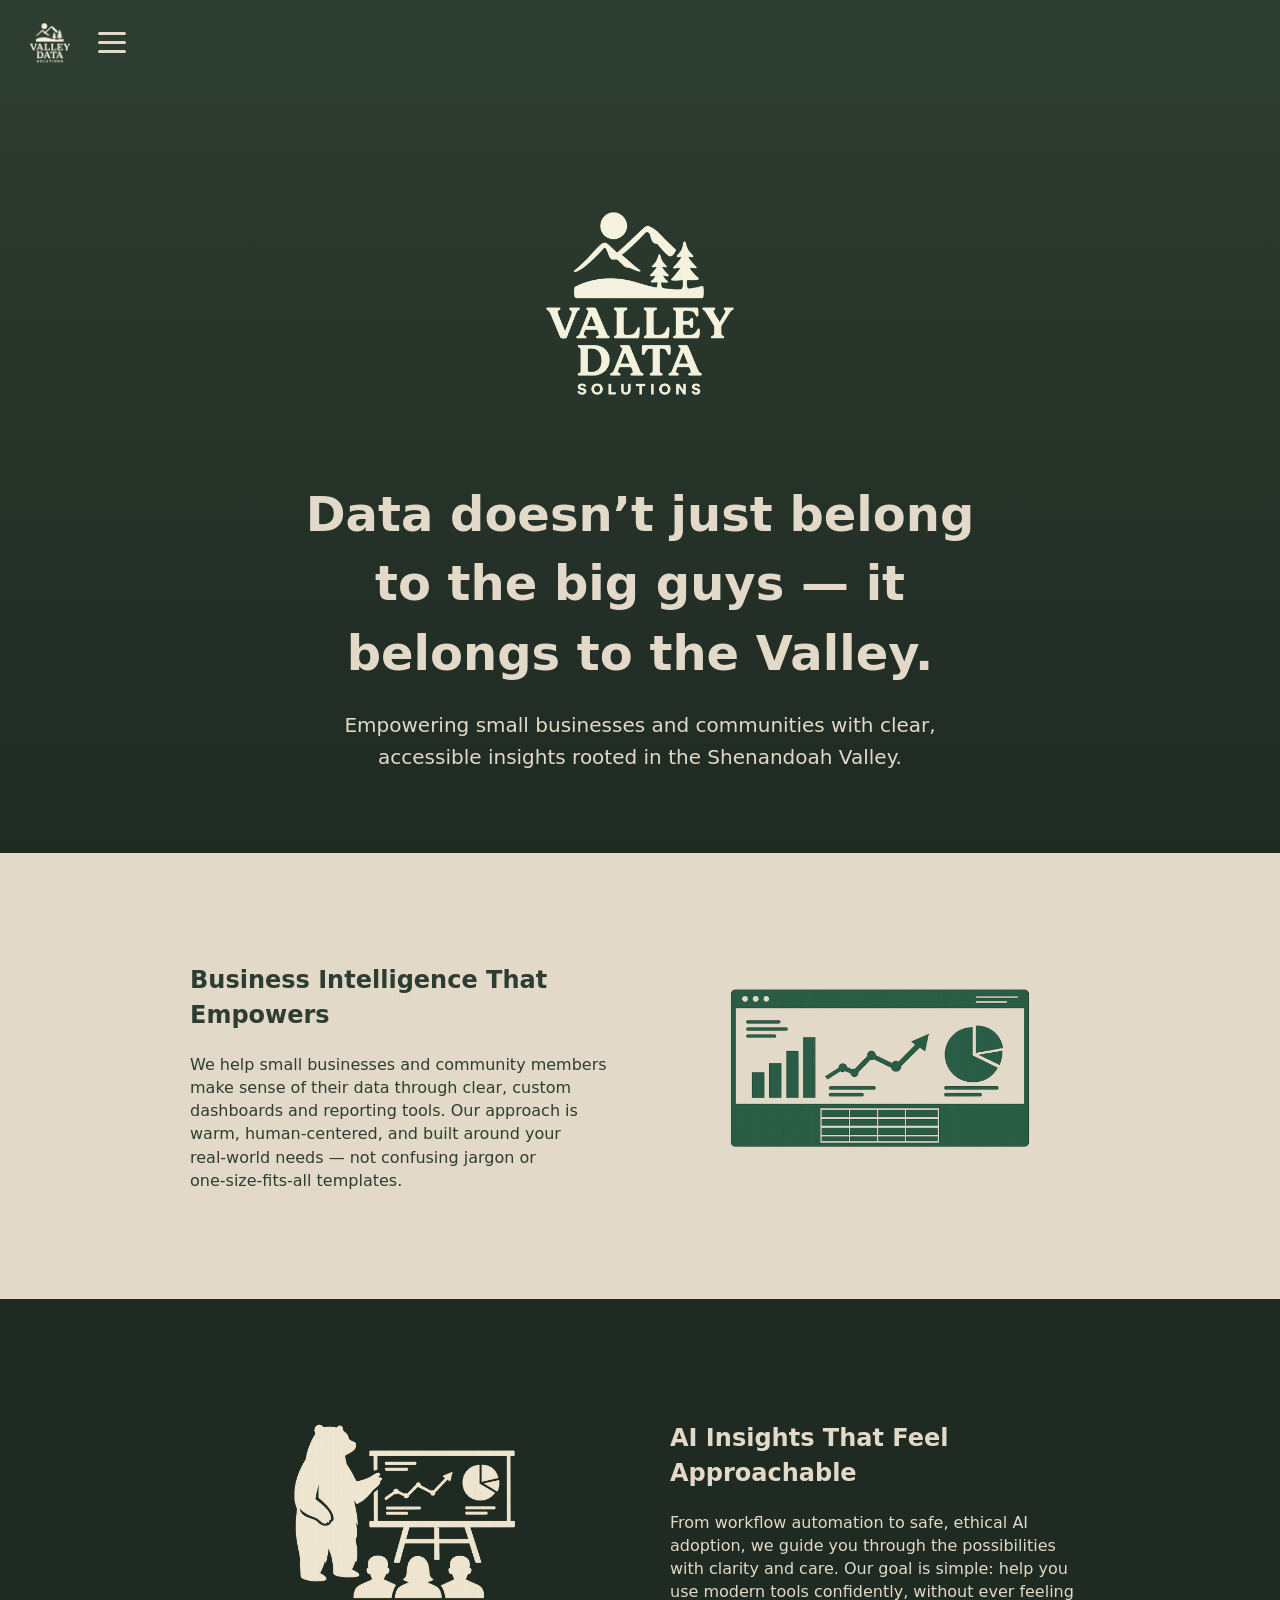
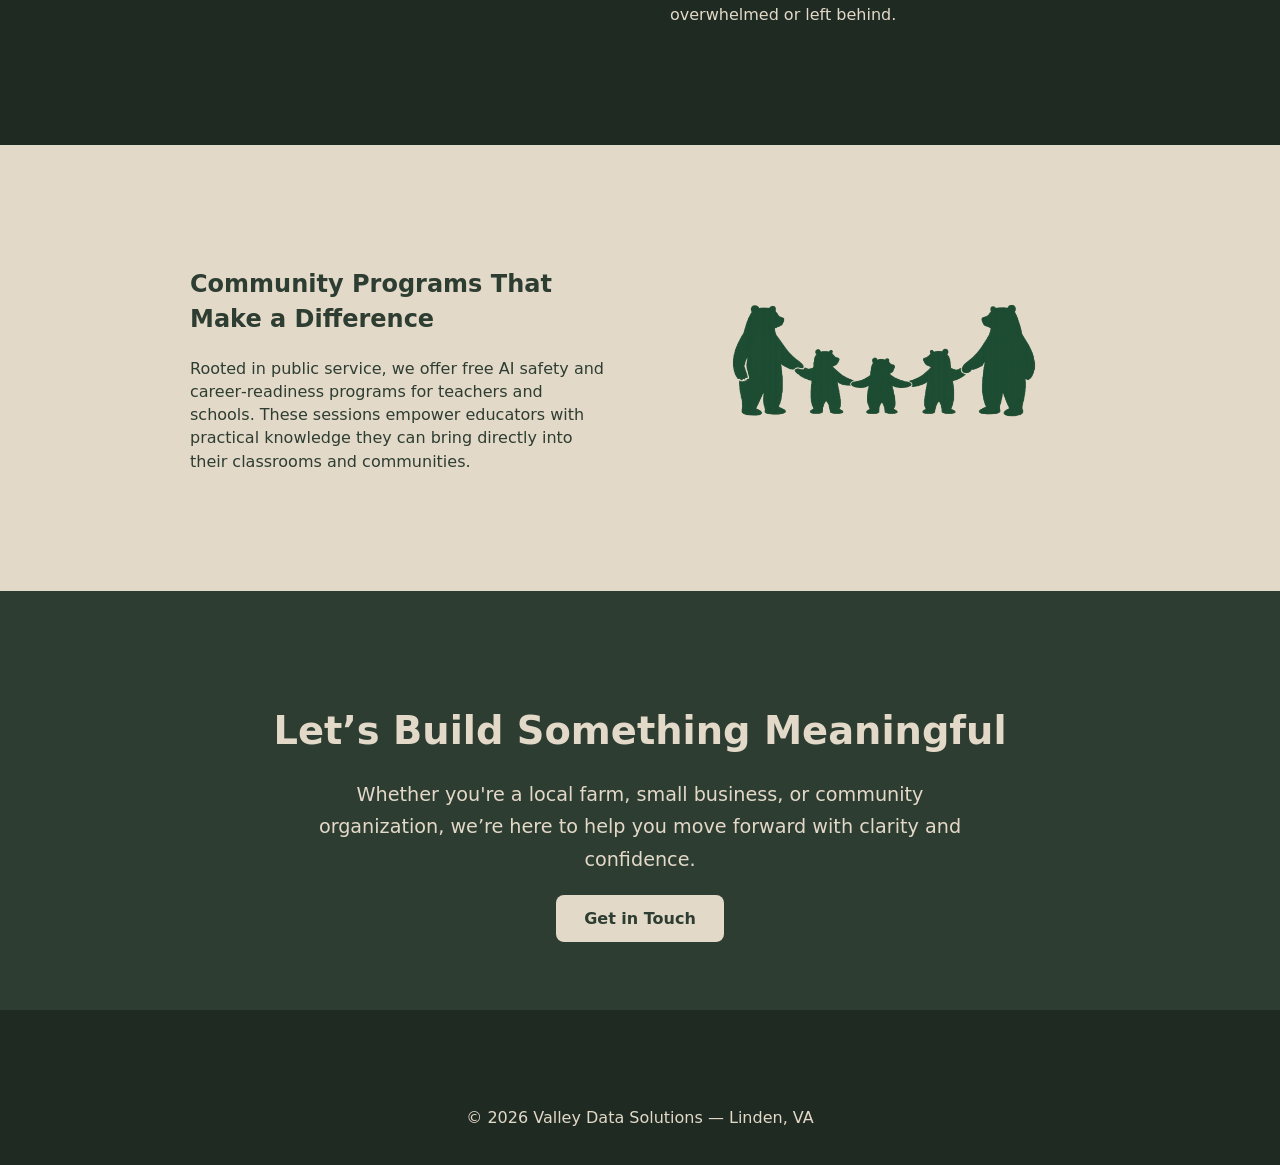
==== commit 917f66a4: "Overhaul Site UI2.0" ====
--- a/index.html
+++ b/index.html
@@ -65,7 +65,7 @@
         <div class="panel-text">
             <h2>Business Intelligence That Empowers</h2>
             <p>
-                We help small businesses and schools make sense of their data through clear, custom dashboards and reporting tools.
+                We help small businesses and community members make sense of their data through clear, custom dashboards and reporting tools.
                 Our approach is warm, human‑centered, and built around your real‑world needs — not confusing jargon or one‑size‑fits‑all templates.
             </p>
         </div>
@@ -99,13 +99,13 @@
         <div class="panel-text">
             <h2>Community Programs That Make a Difference</h2>
             <p>
-                Rooted in an educator family, we offer free AI safety and career‑readiness programs for teachers and schools.
+                Rooted in public service, we offer free AI safety and career‑readiness programs for teachers and schools.
                 These sessions empower educators with practical knowledge they can bring directly into their classrooms and communities.
             </p>
         </div>
 
         <div class="panel-image">
-            <img src="bearfamily.png" alt="Community Program">
+            <img src="BearFamily.png" alt="Community Program">
         </div>
     </div>
 </section>
@@ -114,7 +114,7 @@
     <section class="cta-section">
         <h2>Let’s Build Something Meaningful</h2>
         <p>
-            Whether you're a school, small business, or community organization, we’re here to help you move forward with clarity and confidence.
+            Whether you're a local farm, small business, or community organization, we’re here to help you move forward with clarity and confidence.
         </p>
 
         <a href="contact.html">Get in Touch</a>
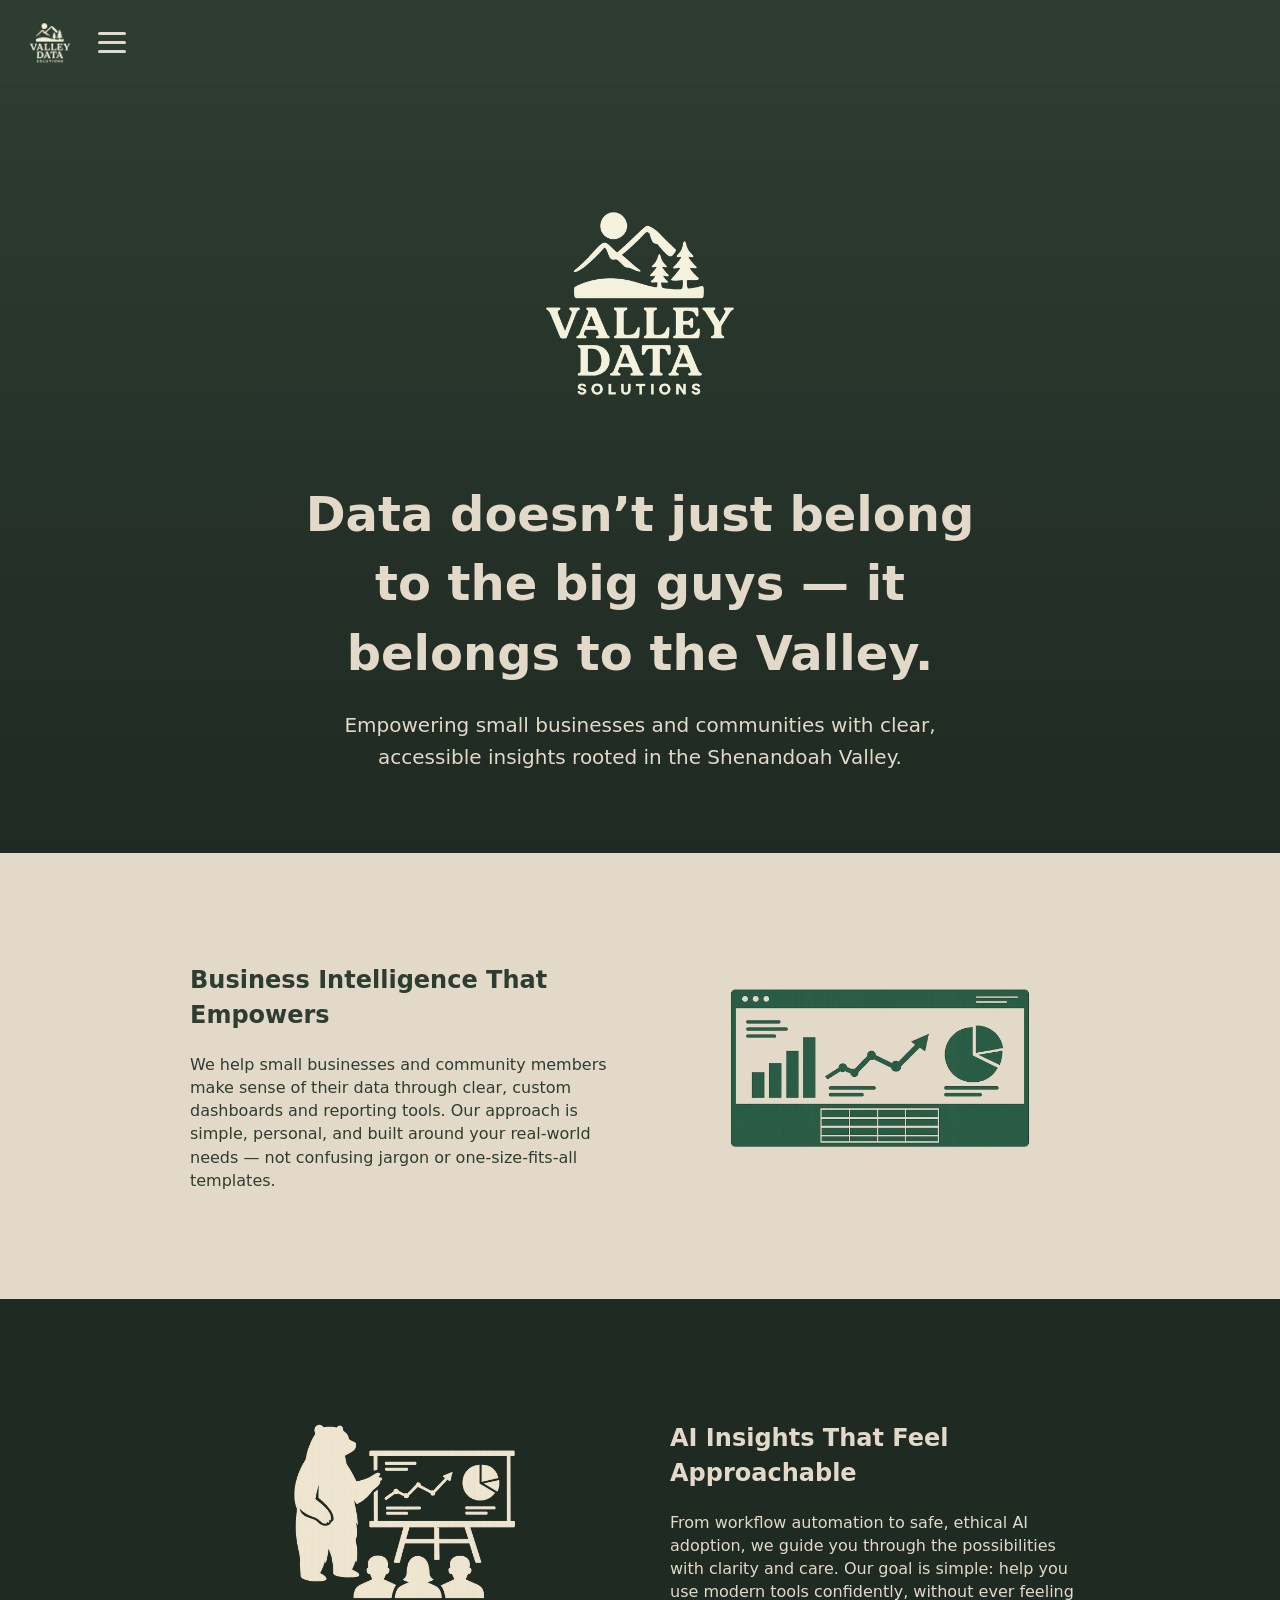
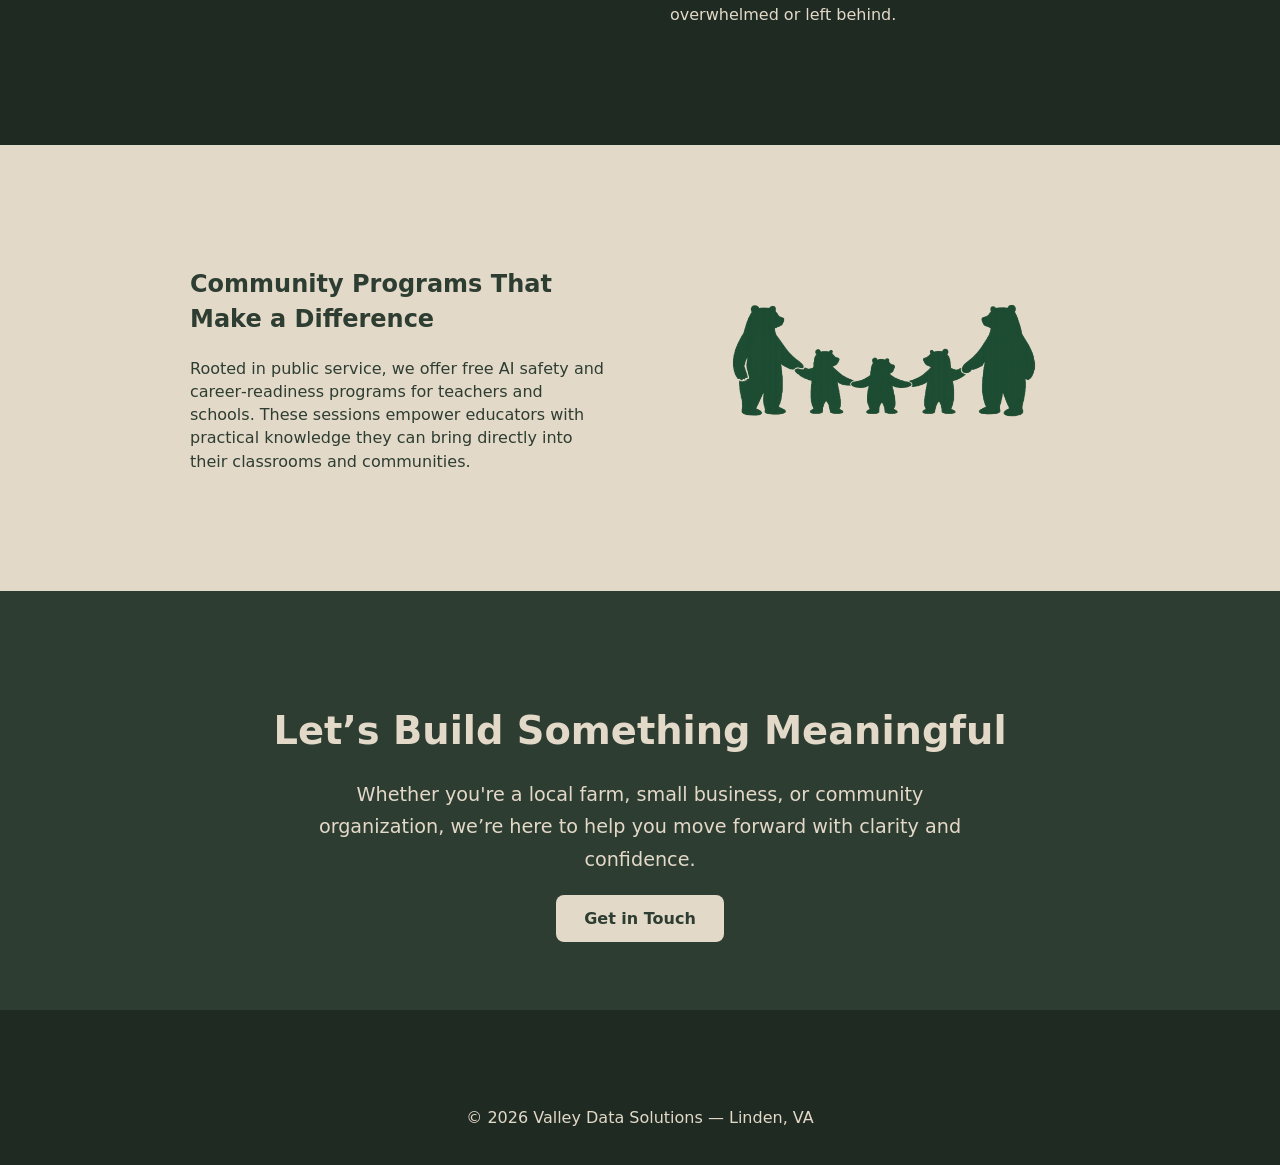
==== commit 0a6918f3: "Functional Form Test" ====
--- a/index.html
+++ b/index.html
@@ -66,7 +66,7 @@
             <h2>Business Intelligence That Empowers</h2>
             <p>
                 We help small businesses and community members make sense of their data through clear, custom dashboards and reporting tools.
-                Our approach is warm, human‑centered, and built around your real‑world needs — not confusing jargon or one‑size‑fits‑all templates.
+                Our approach is simple, personal, and built around your real‑world needs — not confusing jargon or one‑size‑fits‑all templates.
             </p>
         </div>
 
--- a/styles.css
+++ b/styles.css
@@ -461,42 +461,66 @@
     }
 }
 
-/* -----------------------------------
-   MOBILE FORM OPTIMIZATION
------------------------------------ */
+/* -------------------------------------------------
+   MOBILE FORM OPTIMIZATION (Contact + Class pages)
+   Soft cream card, rounded corners, compact spacing
+-------------------------------------------------- */
 @media (max-width: 600px) {
 
-    /* Reduce overall form width */
-    .contact-form {
-        padding: 1.4rem 1.2rem;
+    /* Form container card */
+    .contact-section form,
+    .class-section form {
+        background: var(--cream);
+        border-radius: 14px;
+        padding: 1.6rem 1.2rem;
         max-width: 92%;
         margin: 0 auto;
-    }
-
-    /* Make inputs feel more compact */
-    .contact-form input,
-    .contact-form textarea {
+        box-shadow: 0 2px 8px rgba(0,0,0,0.08);
+        box-sizing: border-box;
+    }
+
+    /* Labels */
+    .contact-section label,
+    .class-section label {
+        font-size: 0.9rem;
+        margin-bottom: 0.5rem;
+        color: var(--green-deep);
+        display: block;
+    }
+
+    /* Inputs + Textareas */
+    .contact-section input,
+    .contact-section textarea,
+    .class-section input,
+    .class-section textarea {
+        width: 100%;
         padding: 0.65rem 0.75rem;
         font-size: 1rem;
-    }
-
-    /* Reduce label spacing */
-    .contact-form label {
-        margin-bottom: 0.8rem;
-        font-size: 0.9rem;
-    }
-
-    /* Tighter spacing between fields */
+        border-radius: 10px;
+        border: 1px solid rgba(0,0,0,0.15);
+        background: #fff;
+        box-sizing: border-box;
+        margin-bottom: 1rem;
+    }
+
+    .contact-section textarea,
+    .class-section textarea {
+        min-height: 120px;
+    }
+
+    /* Collapse two-column rows (if used) */
     .form-row {
         flex-direction: column;
-        gap: 0.6rem;
-    }
-
-    /* Make the submit button fit better */
-    .contact-form button {
+        gap: 0.7rem;
+    }
+
+    /* Submit button */
+    .contact-section button,
+    .class-section button {
         width: 100%;
         padding: 0.9rem;
         font-size: 1.05rem;
-        margin-top: 1rem;
-    }
-}
+        border-radius: 10px;
+        margin-top: 0.5rem;
+    }
+}
